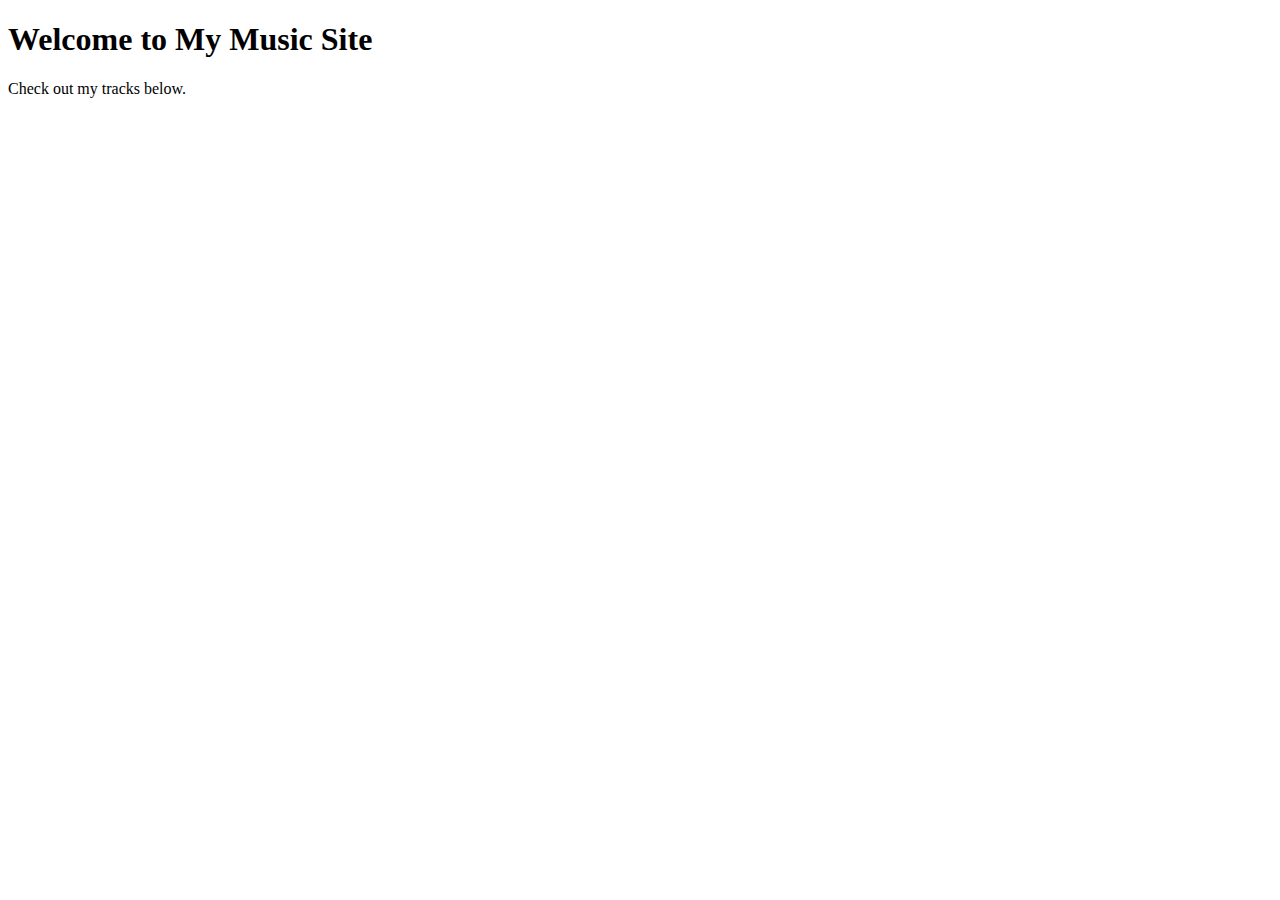
==== index.html @ 9e44b559 "Create index.html" ====
<!DOCTYPE html>
<html>
<head>
    <title>My Music Site</title>
</head>
<body>
    <h1>Welcome to My Music Site</h1>
    <p>Check out my tracks below.</p>
    <!-- You'll add your music player here -->
</body>
</html>
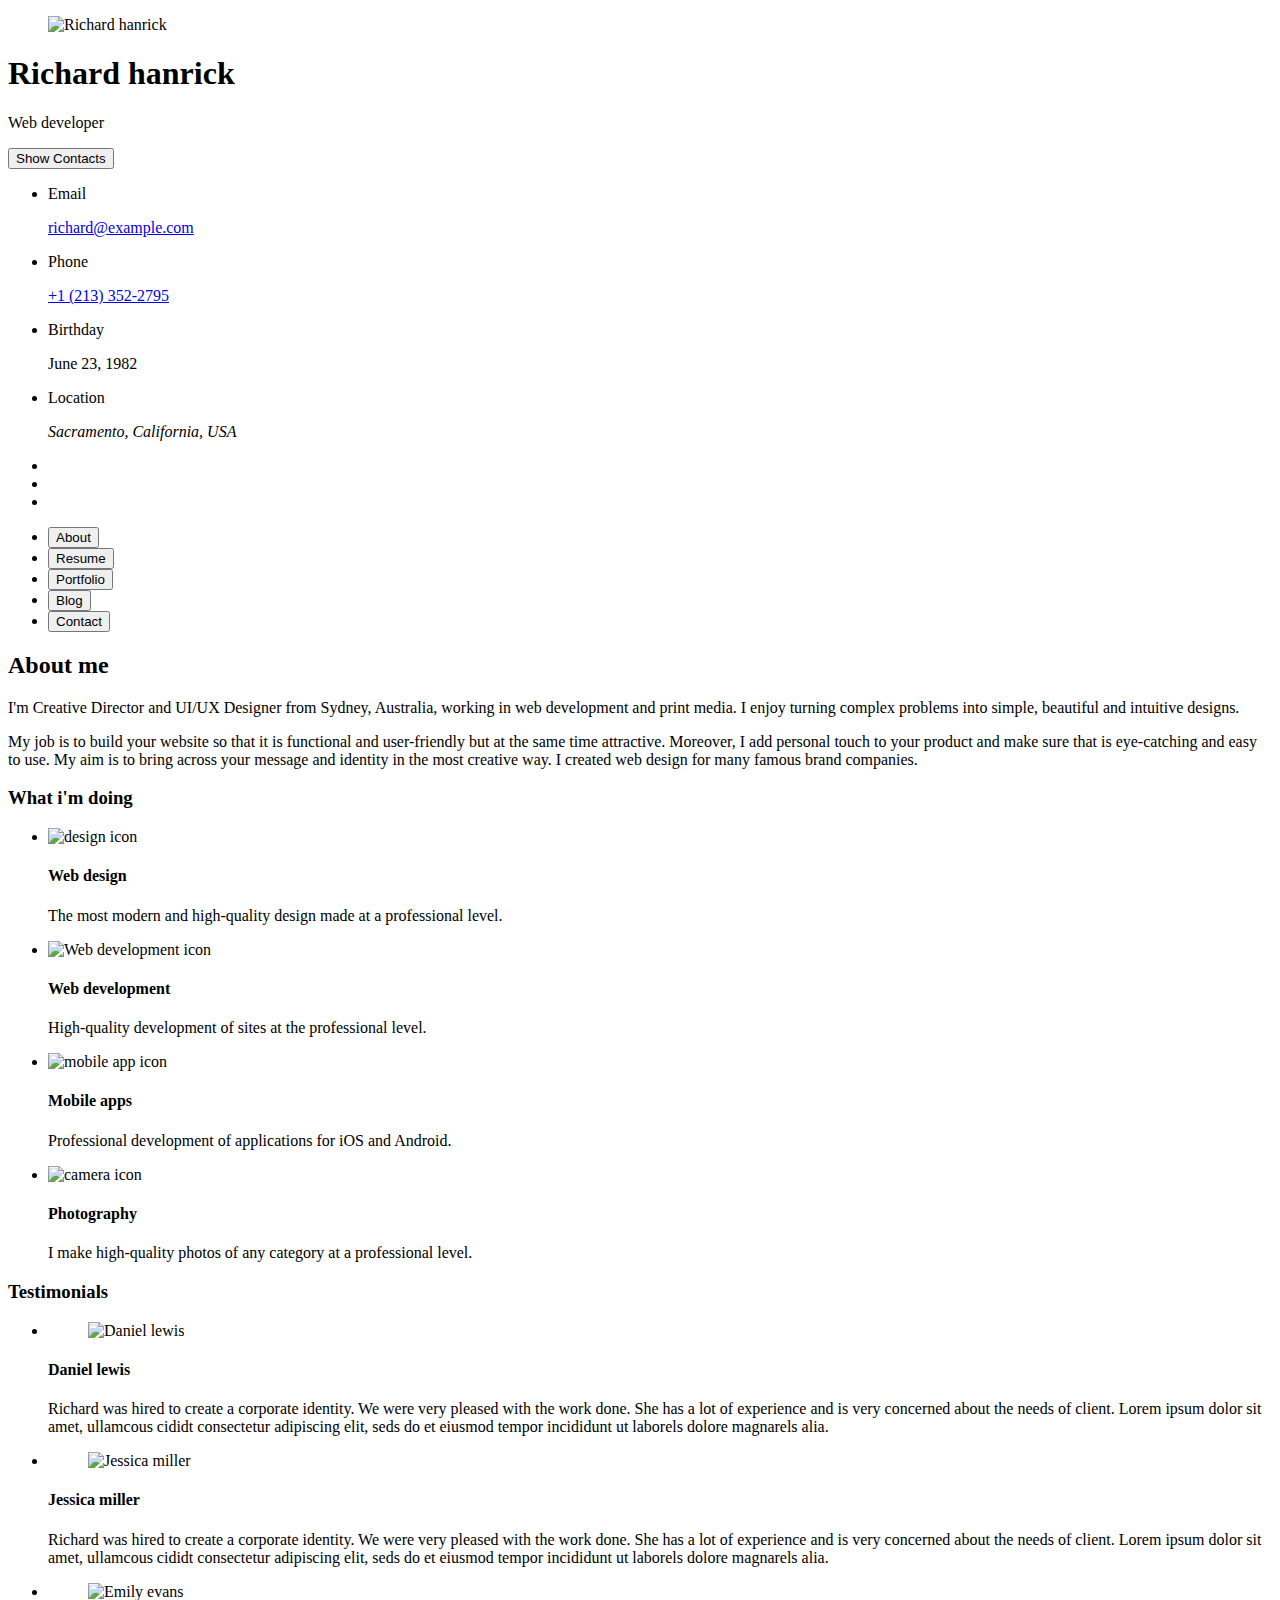
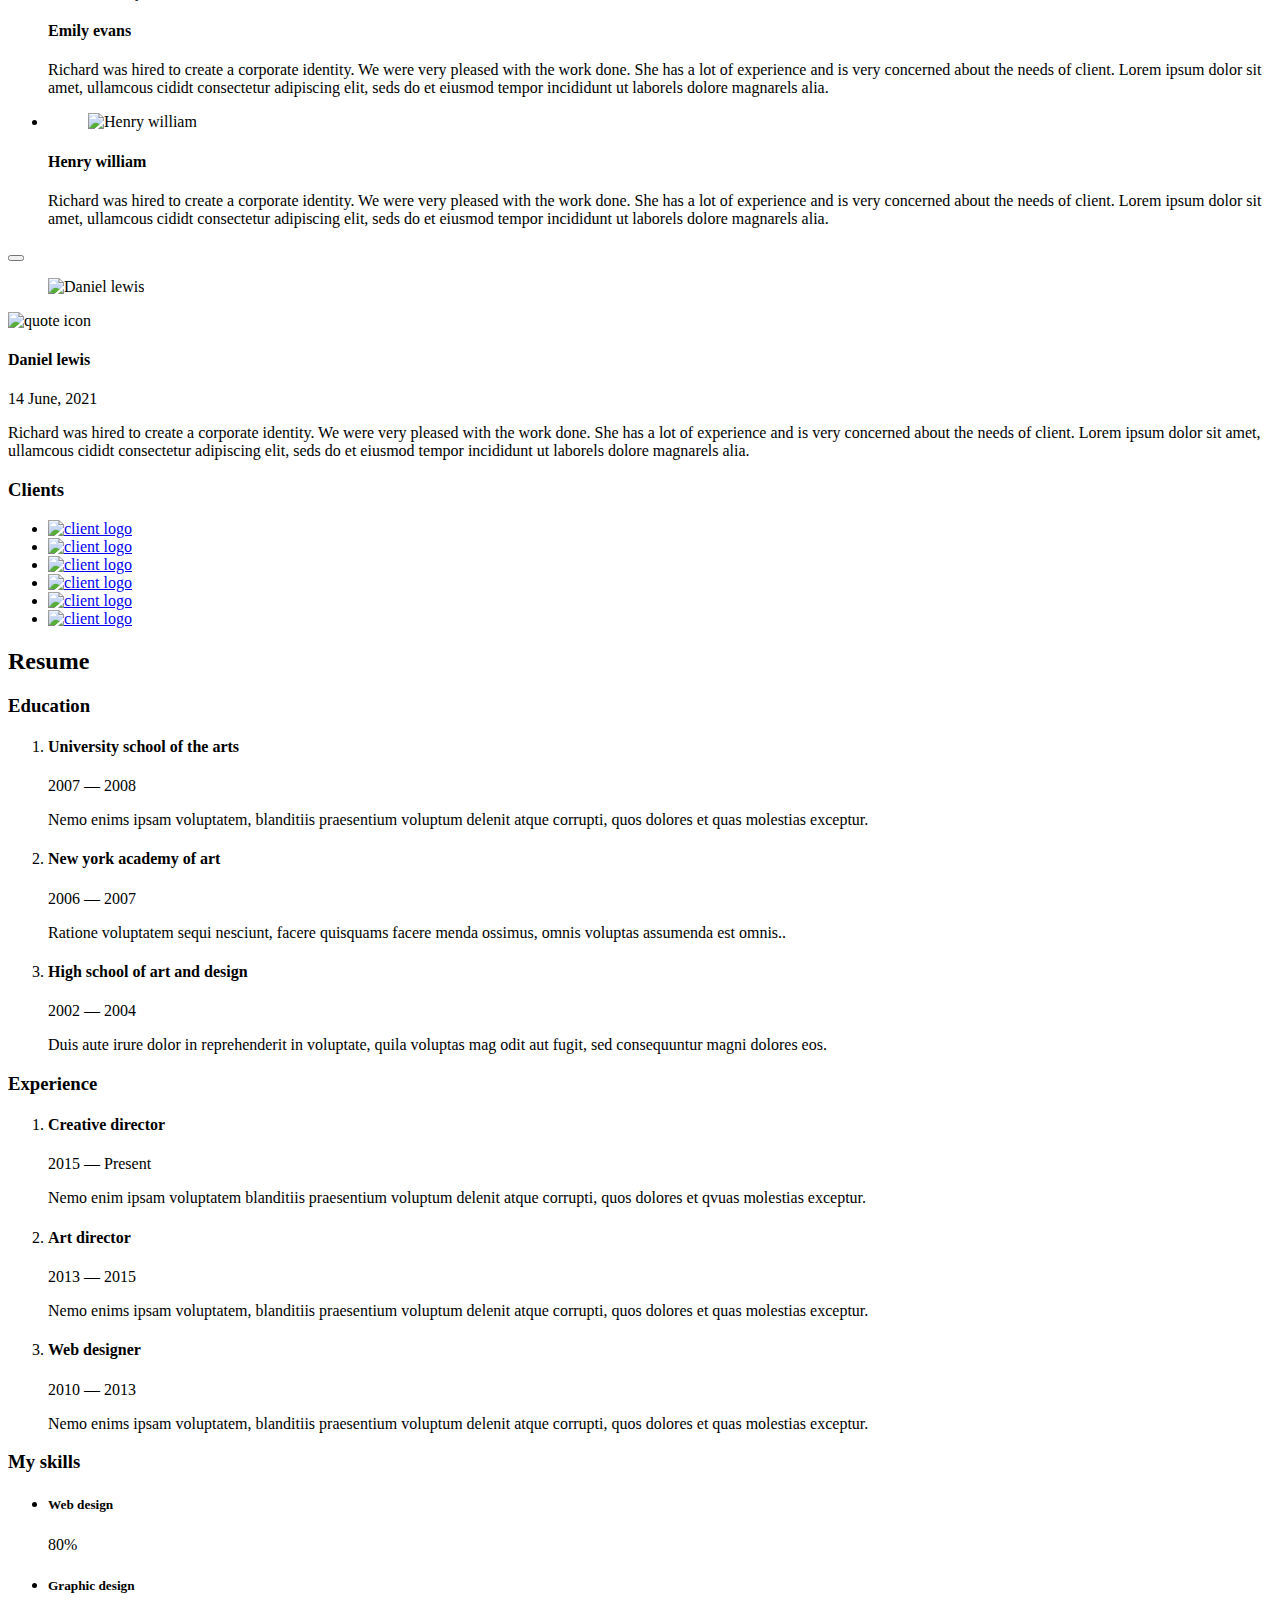
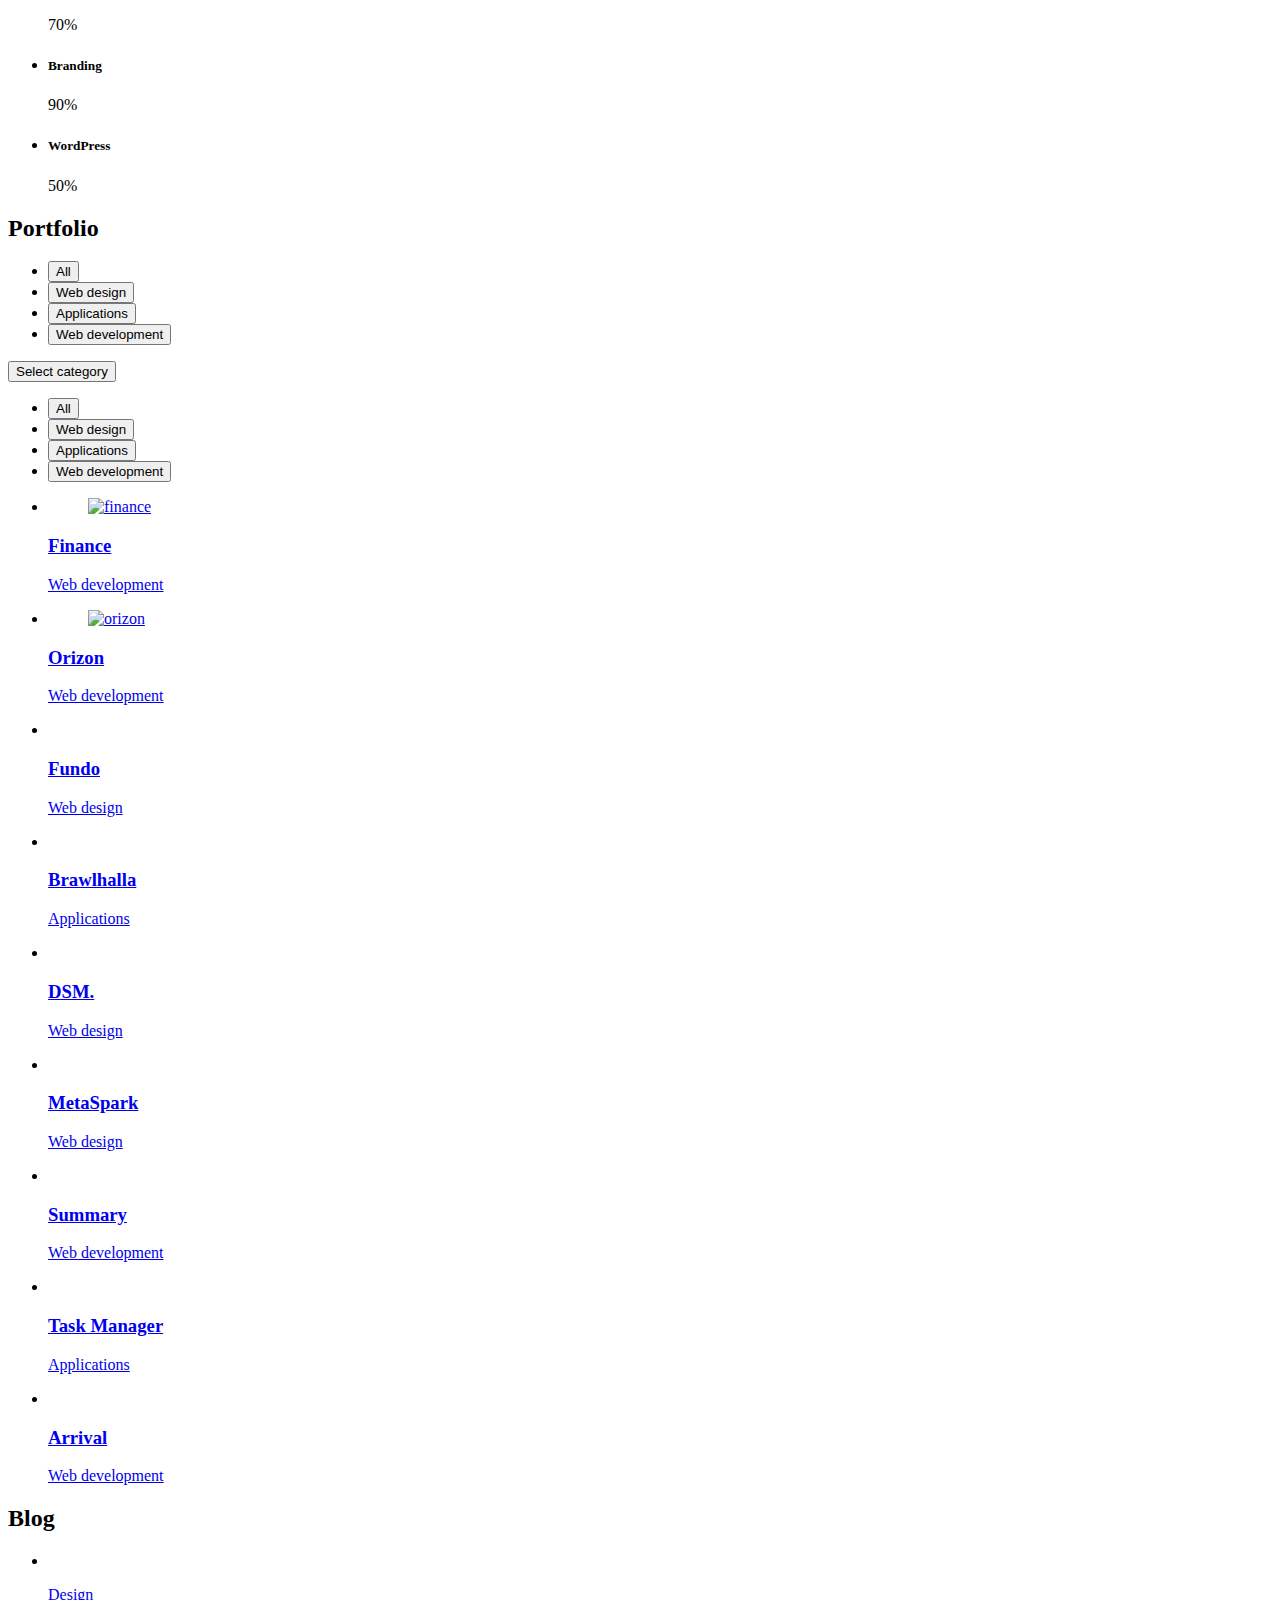
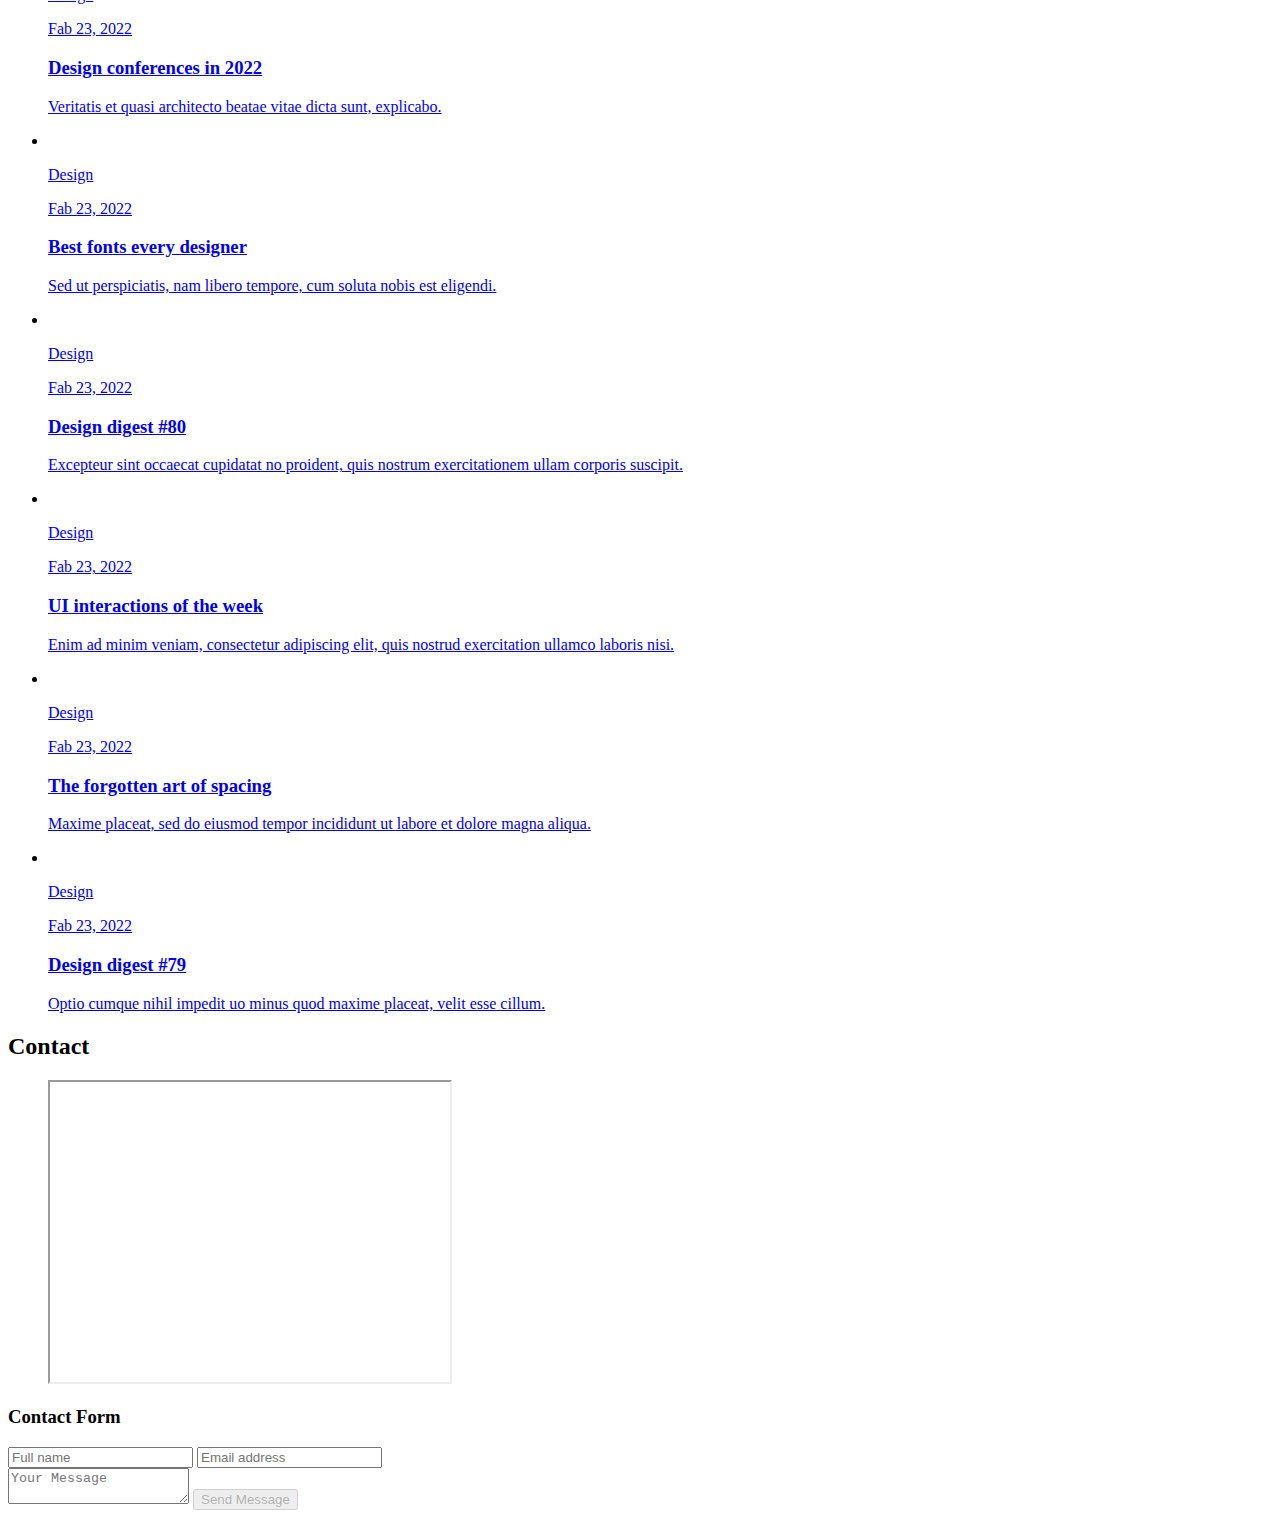
==== commit cdaf3af0: "trying vcard." ====
--- a/index.html
+++ b/index.html
@@ -1,11 +1,1201 @@
 <!DOCTYPE html>
-<html>
+<html lang="en">
+
 <head>
-    <title>My Music Site</title>
+  <meta charset="UTF-8">
+  <meta http-equiv="X-UA-Compatible" content="IE=edge">
+  <meta name="viewport" content="width=device-width, initial-scale=1.0">
+  <title>vCard - Personal Portfolio</title>
+
+  <!--
+    - favicon
+  -->
+  <link rel="shortcut icon" href="./assets/images/logo.ico" type="image/x-icon">
+
+  <!--
+    - custom css link
+  -->
+  <link rel="stylesheet" href="./assets/css/style.css">
+
+  <!--
+    - google font link
+  -->
+  <link rel="preconnect" href="https://fonts.googleapis.com">
+  <link rel="preconnect" href="https://fonts.gstatic.com" crossorigin>
+  <link href="https://fonts.googleapis.com/css2?family=Poppins:wght@300;400;500;600&display=swap" rel="stylesheet">
 </head>
+
 <body>
-    <h1>Welcome to My Music Site</h1>
-    <p>Check out my tracks below.</p>
-    <!-- You'll add your music player here -->
+
+  <!--
+    - #MAIN
+  -->
+
+  <main>
+
+    <!--
+      - #SIDEBAR
+    -->
+
+    <aside class="sidebar" data-sidebar>
+
+      <div class="sidebar-info">
+
+        <figure class="avatar-box">
+          <img src="./assets/images/my-avatar.png" alt="Richard hanrick" width="80">
+        </figure>
+
+        <div class="info-content">
+          <h1 class="name" title="Richard hanrick">Richard hanrick</h1>
+
+          <p class="title">Web developer</p>
+        </div>
+
+        <button class="info_more-btn" data-sidebar-btn>
+          <span>Show Contacts</span>
+
+          <ion-icon name="chevron-down"></ion-icon>
+        </button>
+
+      </div>
+
+      <div class="sidebar-info_more">
+
+        <div class="separator"></div>
+
+        <ul class="contacts-list">
+
+          <li class="contact-item">
+
+            <div class="icon-box">
+              <ion-icon name="mail-outline"></ion-icon>
+            </div>
+
+            <div class="contact-info">
+              <p class="contact-title">Email</p>
+
+              <a href="mailto:richard@example.com" class="contact-link">richard@example.com</a>
+            </div>
+
+          </li>
+
+          <li class="contact-item">
+
+            <div class="icon-box">
+              <ion-icon name="phone-portrait-outline"></ion-icon>
+            </div>
+
+            <div class="contact-info">
+              <p class="contact-title">Phone</p>
+
+              <a href="tel:+12133522795" class="contact-link">+1 (213) 352-2795</a>
+            </div>
+
+          </li>
+
+          <li class="contact-item">
+
+            <div class="icon-box">
+              <ion-icon name="calendar-outline"></ion-icon>
+            </div>
+
+            <div class="contact-info">
+              <p class="contact-title">Birthday</p>
+
+              <time datetime="1982-06-23">June 23, 1982</time>
+            </div>
+
+          </li>
+
+          <li class="contact-item">
+
+            <div class="icon-box">
+              <ion-icon name="location-outline"></ion-icon>
+            </div>
+
+            <div class="contact-info">
+              <p class="contact-title">Location</p>
+
+              <address>Sacramento, California, USA</address>
+            </div>
+
+          </li>
+
+        </ul>
+
+        <div class="separator"></div>
+
+        <ul class="social-list">
+
+          <li class="social-item">
+            <a href="#" class="social-link">
+              <ion-icon name="logo-facebook"></ion-icon>
+            </a>
+          </li>
+
+          <li class="social-item">
+            <a href="#" class="social-link">
+              <ion-icon name="logo-twitter"></ion-icon>
+            </a>
+          </li>
+
+          <li class="social-item">
+            <a href="#" class="social-link">
+              <ion-icon name="logo-instagram"></ion-icon>
+            </a>
+          </li>
+
+        </ul>
+
+      </div>
+
+    </aside>
+
+
+
+
+
+    <!--
+      - #main-content
+    -->
+
+    <div class="main-content">
+
+      <!--
+        - #NAVBAR
+      -->
+
+      <nav class="navbar">
+
+        <ul class="navbar-list">
+
+          <li class="navbar-item">
+            <button class="navbar-link  active" data-nav-link>About</button>
+          </li>
+
+          <li class="navbar-item">
+            <button class="navbar-link" data-nav-link>Resume</button>
+          </li>
+
+          <li class="navbar-item">
+            <button class="navbar-link" data-nav-link>Portfolio</button>
+          </li>
+
+          <li class="navbar-item">
+            <button class="navbar-link" data-nav-link>Blog</button>
+          </li>
+
+          <li class="navbar-item">
+            <button class="navbar-link" data-nav-link>Contact</button>
+          </li>
+
+        </ul>
+
+      </nav>
+
+
+
+
+
+      <!--
+        - #ABOUT
+      -->
+
+      <article class="about  active" data-page="about">
+
+        <header>
+          <h2 class="h2 article-title">About me</h2>
+        </header>
+
+        <section class="about-text">
+          <p>
+            I'm Creative Director and UI/UX Designer from Sydney, Australia, working in web development and print media.
+            I enjoy
+            turning complex problems into simple, beautiful and intuitive designs.
+          </p>
+
+          <p>
+            My job is to build your website so that it is functional and user-friendly but at the same time attractive.
+            Moreover, I
+            add personal touch to your product and make sure that is eye-catching and easy to use. My aim is to bring
+            across your
+            message and identity in the most creative way. I created web design for many famous brand companies.
+          </p>
+        </section>
+
+
+        <!--
+          - service
+        -->
+
+        <section class="service">
+
+          <h3 class="h3 service-title">What i'm doing</h3>
+
+          <ul class="service-list">
+
+            <li class="service-item">
+
+              <div class="service-icon-box">
+                <img src="./assets/images/icon-design.svg
+                " alt="design icon" width="40">
+              </div>
+
+              <div class="service-content-box">
+                <h4 class="h4 service-item-title">Web design</h4>
+
+                <p class="service-item-text">
+                  The most modern and high-quality design made at a professional level.
+                </p>
+              </div>
+
+            </li>
+
+            <li class="service-item">
+
+              <div class="service-icon-box">
+                <img src="./assets/images/icon-dev.svg" alt="Web development icon" width="40">
+              </div>
+
+              <div class="service-content-box">
+                <h4 class="h4 service-item-title">Web development</h4>
+
+                <p class="service-item-text">
+                  High-quality development of sites at the professional level.
+                </p>
+              </div>
+
+            </li>
+
+            <li class="service-item">
+
+              <div class="service-icon-box">
+                <img src="./assets/images/icon-app.svg" alt="mobile app icon" width="40">
+              </div>
+
+              <div class="service-content-box">
+                <h4 class="h4 service-item-title">Mobile apps</h4>
+
+                <p class="service-item-text">
+                  Professional development of applications for iOS and Android.
+                </p>
+              </div>
+
+            </li>
+
+            <li class="service-item">
+
+              <div class="service-icon-box">
+                <img src="./assets/images/icon-photo.svg" alt="camera icon" width="40">
+              </div>
+
+              <div class="service-content-box">
+                <h4 class="h4 service-item-title">Photography</h4>
+
+                <p class="service-item-text">
+                  I make high-quality photos of any category at a professional level.
+                </p>
+              </div>
+
+            </li>
+
+          </ul>
+
+        </section>
+
+
+        <!--
+          - testimonials
+        -->
+
+        <section class="testimonials">
+
+          <h3 class="h3 testimonials-title">Testimonials</h3>
+
+          <ul class="testimonials-list has-scrollbar">
+
+            <li class="testimonials-item">
+              <div class="content-card" data-testimonials-item>
+
+                <figure class="testimonials-avatar-box">
+                  <img src="./assets/images/avatar-1.png" alt="Daniel lewis" width="60" data-testimonials-avatar>
+                </figure>
+
+                <h4 class="h4 testimonials-item-title" data-testimonials-title>Daniel lewis</h4>
+
+                <div class="testimonials-text" data-testimonials-text>
+                  <p>
+                    Richard was hired to create a corporate identity. We were very pleased with the work done. She has a
+                    lot of experience
+                    and is very concerned about the needs of client. Lorem ipsum dolor sit amet, ullamcous cididt
+                    consectetur adipiscing
+                    elit, seds do et eiusmod tempor incididunt ut laborels dolore magnarels alia.
+                  </p>
+                </div>
+
+              </div>
+            </li>
+
+            <li class="testimonials-item">
+              <div class="content-card" data-testimonials-item>
+
+                <figure class="testimonials-avatar-box">
+                  <img src="./assets/images/avatar-2.png" alt="Jessica miller" width="60" data-testimonials-avatar>
+                </figure>
+
+                <h4 class="h4 testimonials-item-title" data-testimonials-title>Jessica miller</h4>
+
+                <div class="testimonials-text" data-testimonials-text>
+                  <p>
+                    Richard was hired to create a corporate identity. We were very pleased with the work done. She has a
+                    lot of experience
+                    and is very concerned about the needs of client. Lorem ipsum dolor sit amet, ullamcous cididt
+                    consectetur adipiscing
+                    elit, seds do et eiusmod tempor incididunt ut laborels dolore magnarels alia.
+                  </p>
+                </div>
+
+              </div>
+            </li>
+
+            <li class="testimonials-item">
+              <div class="content-card" data-testimonials-item>
+
+                <figure class="testimonials-avatar-box">
+                  <img src="./assets/images/avatar-3.png" alt="Emily evans" width="60" data-testimonials-avatar>
+                </figure>
+
+                <h4 class="h4 testimonials-item-title" data-testimonials-title>Emily evans</h4>
+
+                <div class="testimonials-text" data-testimonials-text>
+                  <p>
+                    Richard was hired to create a corporate identity. We were very pleased with the work done. She has a
+                    lot of experience
+                    and is very concerned about the needs of client. Lorem ipsum dolor sit amet, ullamcous cididt
+                    consectetur adipiscing
+                    elit, seds do et eiusmod tempor incididunt ut laborels dolore magnarels alia.
+                  </p>
+                </div>
+
+              </div>
+            </li>
+
+            <li class="testimonials-item">
+              <div class="content-card" data-testimonials-item>
+
+                <figure class="testimonials-avatar-box">
+                  <img src="./assets/images/avatar-4.png" alt="Henry william" width="60" data-testimonials-avatar>
+                </figure>
+
+                <h4 class="h4 testimonials-item-title" data-testimonials-title>Henry william</h4>
+
+                <div class="testimonials-text" data-testimonials-text>
+                  <p>
+                    Richard was hired to create a corporate identity. We were very pleased with the work done. She has a
+                    lot of experience
+                    and is very concerned about the needs of client. Lorem ipsum dolor sit amet, ullamcous cididt
+                    consectetur adipiscing
+                    elit, seds do et eiusmod tempor incididunt ut laborels dolore magnarels alia.
+                  </p>
+                </div>
+
+              </div>
+            </li>
+
+          </ul>
+
+        </section>
+
+
+        <!--
+          - testimonials modal
+        -->
+
+        <div class="modal-container" data-modal-container>
+
+          <div class="overlay" data-overlay></div>
+
+          <section class="testimonials-modal">
+
+            <button class="modal-close-btn" data-modal-close-btn>
+              <ion-icon name="close-outline"></ion-icon>
+            </button>
+
+            <div class="modal-img-wrapper">
+              <figure class="modal-avatar-box">
+                <img src="./assets/images/avatar-1.png" alt="Daniel lewis" width="80" data-modal-img>
+              </figure>
+
+              <img src="./assets/images/icon-quote.svg" alt="quote icon">
+            </div>
+
+            <div class="modal-content">
+
+              <h4 class="h3 modal-title" data-modal-title>Daniel lewis</h4>
+
+              <time datetime="2021-06-14">14 June, 2021</time>
+
+              <div data-modal-text>
+                <p>
+                  Richard was hired to create a corporate identity. We were very pleased with the work done. She has a
+                  lot of experience
+                  and is very concerned about the needs of client. Lorem ipsum dolor sit amet, ullamcous cididt
+                  consectetur adipiscing
+                  elit, seds do et eiusmod tempor incididunt ut laborels dolore magnarels alia.
+                </p>
+              </div>
+
+            </div>
+
+          </section>
+
+        </div>
+
+
+        <!--
+          - clients
+        -->
+
+        <section class="clients">
+
+          <h3 class="h3 clients-title">Clients</h3>
+
+          <ul class="clients-list has-scrollbar">
+
+            <li class="clients-item">
+              <a href="#">
+                <img src="./assets/images/logo-1-color.png" alt="client logo">
+              </a>
+            </li>
+
+            <li class="clients-item">
+              <a href="#">
+                <img src="./assets/images/logo-2-color.png" alt="client logo">
+              </a>
+            </li>
+
+            <li class="clients-item">
+              <a href="#">
+                <img src="./assets/images/logo-3-color.png" alt="client logo">
+              </a>
+            </li>
+
+            <li class="clients-item">
+              <a href="#">
+                <img src="./assets/images/logo-4-color.png" alt="client logo">
+              </a>
+            </li>
+
+            <li class="clients-item">
+              <a href="#">
+                <img src="./assets/images/logo-5-color.png" alt="client logo">
+              </a>
+            </li>
+
+            <li class="clients-item">
+              <a href="#">
+                <img src="./assets/images/logo-6-color.png" alt="client logo">
+              </a>
+            </li>
+
+          </ul>
+
+        </section>
+
+      </article>
+
+
+
+
+
+      <!--
+        - #RESUME
+      -->
+
+      <article class="resume" data-page="resume">
+
+        <header>
+          <h2 class="h2 article-title">Resume</h2>
+        </header>
+
+        <section class="timeline">
+
+          <div class="title-wrapper">
+            <div class="icon-box">
+              <ion-icon name="book-outline"></ion-icon>
+            </div>
+
+            <h3 class="h3">Education</h3>
+          </div>
+
+          <ol class="timeline-list">
+
+            <li class="timeline-item">
+
+              <h4 class="h4 timeline-item-title">University school of the arts</h4>
+
+              <span>2007 — 2008</span>
+
+              <p class="timeline-text">
+                Nemo enims ipsam voluptatem, blanditiis praesentium voluptum delenit atque corrupti, quos dolores et
+                quas molestias
+                exceptur.
+              </p>
+
+            </li>
+
+            <li class="timeline-item">
+
+              <h4 class="h4 timeline-item-title">New york academy of art</h4>
+
+              <span>2006 — 2007</span>
+
+              <p class="timeline-text">
+                Ratione voluptatem sequi nesciunt, facere quisquams facere menda ossimus, omnis voluptas assumenda est
+                omnis..
+              </p>
+
+            </li>
+
+            <li class="timeline-item">
+
+              <h4 class="h4 timeline-item-title">High school of art and design</h4>
+
+              <span>2002 — 2004</span>
+
+              <p class="timeline-text">
+                Duis aute irure dolor in reprehenderit in voluptate, quila voluptas mag odit aut fugit, sed consequuntur
+                magni dolores
+                eos.
+              </p>
+
+            </li>
+
+          </ol>
+
+        </section>
+
+        <section class="timeline">
+
+          <div class="title-wrapper">
+            <div class="icon-box">
+              <ion-icon name="book-outline"></ion-icon>
+            </div>
+
+            <h3 class="h3">Experience</h3>
+          </div>
+
+          <ol class="timeline-list">
+
+            <li class="timeline-item">
+
+              <h4 class="h4 timeline-item-title">Creative director</h4>
+
+              <span>2015 — Present</span>
+
+              <p class="timeline-text">
+                Nemo enim ipsam voluptatem blanditiis praesentium voluptum delenit atque corrupti, quos dolores et qvuas
+                molestias
+                exceptur.
+              </p>
+
+            </li>
+
+            <li class="timeline-item">
+
+              <h4 class="h4 timeline-item-title">Art director</h4>
+
+              <span>2013 — 2015</span>
+
+              <p class="timeline-text">
+                Nemo enims ipsam voluptatem, blanditiis praesentium voluptum delenit atque corrupti, quos dolores et
+                quas molestias
+                exceptur.
+              </p>
+
+            </li>
+
+            <li class="timeline-item">
+
+              <h4 class="h4 timeline-item-title">Web designer</h4>
+
+              <span>2010 — 2013</span>
+
+              <p class="timeline-text">
+                Nemo enims ipsam voluptatem, blanditiis praesentium voluptum delenit atque corrupti, quos dolores et
+                quas molestias
+                exceptur.
+              </p>
+
+            </li>
+
+          </ol>
+
+        </section>
+
+        <section class="skill">
+
+          <h3 class="h3 skills-title">My skills</h3>
+
+          <ul class="skills-list content-card">
+
+            <li class="skills-item">
+
+              <div class="title-wrapper">
+                <h5 class="h5">Web design</h5>
+                <data value="80">80%</data>
+              </div>
+
+              <div class="skill-progress-bg">
+                <div class="skill-progress-fill" style="width: 80%;"></div>
+              </div>
+
+            </li>
+
+            <li class="skills-item">
+
+              <div class="title-wrapper">
+                <h5 class="h5">Graphic design</h5>
+                <data value="70">70%</data>
+              </div>
+
+              <div class="skill-progress-bg">
+                <div class="skill-progress-fill" style="width: 70%;"></div>
+              </div>
+
+            </li>
+
+            <li class="skills-item">
+
+              <div class="title-wrapper">
+                <h5 class="h5">Branding</h5>
+                <data value="90">90%</data>
+              </div>
+
+              <div class="skill-progress-bg">
+                <div class="skill-progress-fill" style="width: 90%;"></div>
+              </div>
+
+            </li>
+
+            <li class="skills-item">
+
+              <div class="title-wrapper">
+                <h5 class="h5">WordPress</h5>
+                <data value="50">50%</data>
+              </div>
+
+              <div class="skill-progress-bg">
+                <div class="skill-progress-fill" style="width: 50%;"></div>
+              </div>
+
+            </li>
+
+          </ul>
+
+        </section>
+
+      </article>
+
+
+
+
+
+      <!--
+        - #PORTFOLIO
+      -->
+
+      <article class="portfolio" data-page="portfolio">
+
+        <header>
+          <h2 class="h2 article-title">Portfolio</h2>
+        </header>
+
+        <section class="projects">
+
+          <ul class="filter-list">
+
+            <li class="filter-item">
+              <button class="active" data-filter-btn>All</button>
+            </li>
+
+            <li class="filter-item">
+              <button data-filter-btn>Web design</button>
+            </li>
+
+            <li class="filter-item">
+              <button data-filter-btn>Applications</button>
+            </li>
+
+            <li class="filter-item">
+              <button data-filter-btn>Web development</button>
+            </li>
+
+          </ul>
+
+          <div class="filter-select-box">
+
+            <button class="filter-select" data-select>
+
+              <div class="select-value" data-selecct-value>Select category</div>
+
+              <div class="select-icon">
+                <ion-icon name="chevron-down"></ion-icon>
+              </div>
+
+            </button>
+
+            <ul class="select-list">
+
+              <li class="select-item">
+                <button data-select-item>All</button>
+              </li>
+
+              <li class="select-item">
+                <button data-select-item>Web design</button>
+              </li>
+
+              <li class="select-item">
+                <button data-select-item>Applications</button>
+              </li>
+
+              <li class="select-item">
+                <button data-select-item>Web development</button>
+              </li>
+
+            </ul>
+
+          </div>
+
+          <ul class="project-list">
+
+            <li class="project-item  active" data-filter-item data-category="web development">
+              <a href="#">
+
+                <figure class="project-img">
+                  <div class="project-item-icon-box">
+                    <ion-icon name="eye-outline"></ion-icon>
+                  </div>
+
+                  <img src="./assets/images/project-1.jpg" alt="finance" loading="lazy">
+                </figure>
+
+                <h3 class="project-title">Finance</h3>
+
+                <p class="project-category">Web development</p>
+
+              </a>
+            </li>
+
+            <li class="project-item  active" data-filter-item data-category="web development">
+              <a href="#">
+
+                <figure class="project-img">
+                  <div class="project-item-icon-box">
+                    <ion-icon name="eye-outline"></ion-icon>
+                  </div>
+
+                  <img src="./assets/images/project-2.png" alt="orizon" loading="lazy">
+                </figure>
+
+                <h3 class="project-title">Orizon</h3>
+
+                <p class="project-category">Web development</p>
+
+              </a>
+            </li>
+
+            <li class="project-item  active" data-filter-item data-category="web design">
+              <a href="#">
+
+                <figure class="project-img">
+                  <div class="project-item-icon-box">
+                    <ion-icon name="eye-outline"></ion-icon>
+                  </div>
+
+                  <img src="./assets/images/project-3.jpg" alt="fundo" loading="lazy">
+                </figure>
+
+                <h3 class="project-title">Fundo</h3>
+
+                <p class="project-category">Web design</p>
+
+              </a>
+            </li>
+
+            <li class="project-item  active" data-filter-item data-category="applications">
+              <a href="#">
+
+                <figure class="project-img">
+                  <div class="project-item-icon-box">
+                    <ion-icon name="eye-outline"></ion-icon>
+                  </div>
+
+                  <img src="./assets/images/project-4.png" alt="brawlhalla" loading="lazy">
+                </figure>
+
+                <h3 class="project-title">Brawlhalla</h3>
+
+                <p class="project-category">Applications</p>
+
+              </a>
+            </li>
+
+            <li class="project-item  active" data-filter-item data-category="web design">
+              <a href="#">
+
+                <figure class="project-img">
+                  <div class="project-item-icon-box">
+                    <ion-icon name="eye-outline"></ion-icon>
+                  </div>
+
+                  <img src="./assets/images/project-5.png" alt="dsm." loading="lazy">
+                </figure>
+
+                <h3 class="project-title">DSM.</h3>
+
+                <p class="project-category">Web design</p>
+
+              </a>
+            </li>
+
+            <li class="project-item  active" data-filter-item data-category="web design">
+              <a href="#">
+
+                <figure class="project-img">
+                  <div class="project-item-icon-box">
+                    <ion-icon name="eye-outline"></ion-icon>
+                  </div>
+
+                  <img src="./assets/images/project-6.png" alt="metaspark" loading="lazy">
+                </figure>
+
+                <h3 class="project-title">MetaSpark</h3>
+
+                <p class="project-category">Web design</p>
+
+              </a>
+            </li>
+
+            <li class="project-item  active" data-filter-item data-category="web development">
+              <a href="#">
+
+                <figure class="project-img">
+                  <div class="project-item-icon-box">
+                    <ion-icon name="eye-outline"></ion-icon>
+                  </div>
+
+                  <img src="./assets/images/project-7.png" alt="summary" loading="lazy">
+                </figure>
+
+                <h3 class="project-title">Summary</h3>
+
+                <p class="project-category">Web development</p>
+
+              </a>
+            </li>
+
+            <li class="project-item  active" data-filter-item data-category="applications">
+              <a href="#">
+
+                <figure class="project-img">
+                  <div class="project-item-icon-box">
+                    <ion-icon name="eye-outline"></ion-icon>
+                  </div>
+
+                  <img src="./assets/images/project-8.jpg" alt="task manager" loading="lazy">
+                </figure>
+
+                <h3 class="project-title">Task Manager</h3>
+
+                <p class="project-category">Applications</p>
+
+              </a>
+            </li>
+
+            <li class="project-item  active" data-filter-item data-category="web development">
+              <a href="#">
+
+                <figure class="project-img">
+                  <div class="project-item-icon-box">
+                    <ion-icon name="eye-outline"></ion-icon>
+                  </div>
+
+                  <img src="./assets/images/project-9.png" alt="arrival" loading="lazy">
+                </figure>
+
+                <h3 class="project-title">Arrival</h3>
+
+                <p class="project-category">Web development</p>
+
+              </a>
+            </li>
+
+          </ul>
+
+        </section>
+
+      </article>
+
+
+
+
+
+      <!--
+        - #BLOG
+      -->
+
+      <article class="blog" data-page="blog">
+
+        <header>
+          <h2 class="h2 article-title">Blog</h2>
+        </header>
+
+        <section class="blog-posts">
+
+          <ul class="blog-posts-list">
+
+            <li class="blog-post-item">
+              <a href="#">
+
+                <figure class="blog-banner-box">
+                  <img src="./assets/images/blog-1.jpg" alt="Design conferences in 2022" loading="lazy">
+                </figure>
+
+                <div class="blog-content">
+
+                  <div class="blog-meta">
+                    <p class="blog-category">Design</p>
+
+                    <span class="dot"></span>
+
+                    <time datetime="2022-02-23">Fab 23, 2022</time>
+                  </div>
+
+                  <h3 class="h3 blog-item-title">Design conferences in 2022</h3>
+
+                  <p class="blog-text">
+                    Veritatis et quasi architecto beatae vitae dicta sunt, explicabo.
+                  </p>
+
+                </div>
+
+              </a>
+            </li>
+
+            <li class="blog-post-item">
+              <a href="#">
+
+                <figure class="blog-banner-box">
+                  <img src="./assets/images/blog-2.jpg" alt="Best fonts every designer" loading="lazy">
+                </figure>
+
+                <div class="blog-content">
+
+                  <div class="blog-meta">
+                    <p class="blog-category">Design</p>
+
+                    <span class="dot"></span>
+
+                    <time datetime="2022-02-23">Fab 23, 2022</time>
+                  </div>
+
+                  <h3 class="h3 blog-item-title">Best fonts every designer</h3>
+
+                  <p class="blog-text">
+                    Sed ut perspiciatis, nam libero tempore, cum soluta nobis est eligendi.
+                  </p>
+
+                </div>
+
+              </a>
+            </li>
+
+            <li class="blog-post-item">
+              <a href="#">
+
+                <figure class="blog-banner-box">
+                  <img src="./assets/images/blog-3.jpg" alt="Design digest #80" loading="lazy">
+                </figure>
+
+                <div class="blog-content">
+
+                  <div class="blog-meta">
+                    <p class="blog-category">Design</p>
+
+                    <span class="dot"></span>
+
+                    <time datetime="2022-02-23">Fab 23, 2022</time>
+                  </div>
+
+                  <h3 class="h3 blog-item-title">Design digest #80</h3>
+
+                  <p class="blog-text">
+                    Excepteur sint occaecat cupidatat no proident, quis nostrum exercitationem ullam corporis suscipit.
+                  </p>
+
+                </div>
+
+              </a>
+            </li>
+
+            <li class="blog-post-item">
+              <a href="#">
+
+                <figure class="blog-banner-box">
+                  <img src="./assets/images/blog-4.jpg" alt="UI interactions of the week" loading="lazy">
+                </figure>
+
+                <div class="blog-content">
+
+                  <div class="blog-meta">
+                    <p class="blog-category">Design</p>
+
+                    <span class="dot"></span>
+
+                    <time datetime="2022-02-23">Fab 23, 2022</time>
+                  </div>
+
+                  <h3 class="h3 blog-item-title">UI interactions of the week</h3>
+
+                  <p class="blog-text">
+                    Enim ad minim veniam, consectetur adipiscing elit, quis nostrud exercitation ullamco laboris nisi.
+                  </p>
+
+                </div>
+
+              </a>
+            </li>
+
+            <li class="blog-post-item">
+              <a href="#">
+
+                <figure class="blog-banner-box">
+                  <img src="./assets/images/blog-5.jpg" alt="The forgotten art of spacing" loading="lazy">
+                </figure>
+
+                <div class="blog-content">
+
+                  <div class="blog-meta">
+                    <p class="blog-category">Design</p>
+
+                    <span class="dot"></span>
+
+                    <time datetime="2022-02-23">Fab 23, 2022</time>
+                  </div>
+
+                  <h3 class="h3 blog-item-title">The forgotten art of spacing</h3>
+
+                  <p class="blog-text">
+                    Maxime placeat, sed do eiusmod tempor incididunt ut labore et dolore magna aliqua.
+                  </p>
+
+                </div>
+
+              </a>
+            </li>
+
+            <li class="blog-post-item">
+              <a href="#">
+
+                <figure class="blog-banner-box">
+                  <img src="./assets/images/blog-6.jpg" alt="Design digest #79" loading="lazy">
+                </figure>
+
+                <div class="blog-content">
+
+                  <div class="blog-meta">
+                    <p class="blog-category">Design</p>
+
+                    <span class="dot"></span>
+
+                    <time datetime="2022-02-23">Fab 23, 2022</time>
+                  </div>
+
+                  <h3 class="h3 blog-item-title">Design digest #79</h3>
+
+                  <p class="blog-text">
+                    Optio cumque nihil impedit uo minus quod maxime placeat, velit esse cillum.
+                  </p>
+
+                </div>
+
+              </a>
+            </li>
+
+          </ul>
+
+        </section>
+
+      </article>
+
+
+
+
+
+      <!--
+        - #CONTACT
+      -->
+
+      <article class="contact" data-page="contact">
+
+        <header>
+          <h2 class="h2 article-title">Contact</h2>
+        </header>
+
+        <section class="mapbox" data-mapbox>
+          <figure>
+            <iframe
+              src="https://www.google.com/maps/embed?pb=!1m18!1m12!1m3!1d199666.5651251294!2d-121.58334177520186!3d38.56165006739519!2m3!1f0!2f0!3f0!3m2!1i1024!2i768!4f13.1!3m3!1m2!1s0x809ac672b28397f9%3A0x921f6aaa74197fdb!2sSacramento%2C%20CA%2C%20USA!5e0!3m2!1sen!2sbd!4v1647608789441!5m2!1sen!2sbd"
+              width="400" height="300" loading="lazy"></iframe>
+          </figure>
+        </section>
+
+        <section class="contact-form">
+
+          <h3 class="h3 form-title">Contact Form</h3>
+
+          <form action="#" class="form" data-form>
+
+            <div class="input-wrapper">
+              <input type="text" name="fullname" class="form-input" placeholder="Full name" required data-form-input>
+
+              <input type="email" name="email" class="form-input" placeholder="Email address" required data-form-input>
+            </div>
+
+            <textarea name="message" class="form-input" placeholder="Your Message" required data-form-input></textarea>
+
+            <button class="form-btn" type="submit" disabled data-form-btn>
+              <ion-icon name="paper-plane"></ion-icon>
+              <span>Send Message</span>
+            </button>
+
+          </form>
+
+        </section>
+
+      </article>
+
+    </div>
+
+  </main>
+
+
+
+
+
+
+  <!--
+    - custom js link
+  -->
+  <script src="./assets/js/script.js"></script>
+
+  <!--
+    - ionicon link
+  -->
+  <script type="module" src="https://unpkg.com/ionicons@5.5.2/dist/ionicons/ionicons.esm.js"></script>
+  <script nomodule src="https://unpkg.com/ionicons@5.5.2/dist/ionicons/ionicons.js"></script>
+
 </body>
-</html>
+
+</html>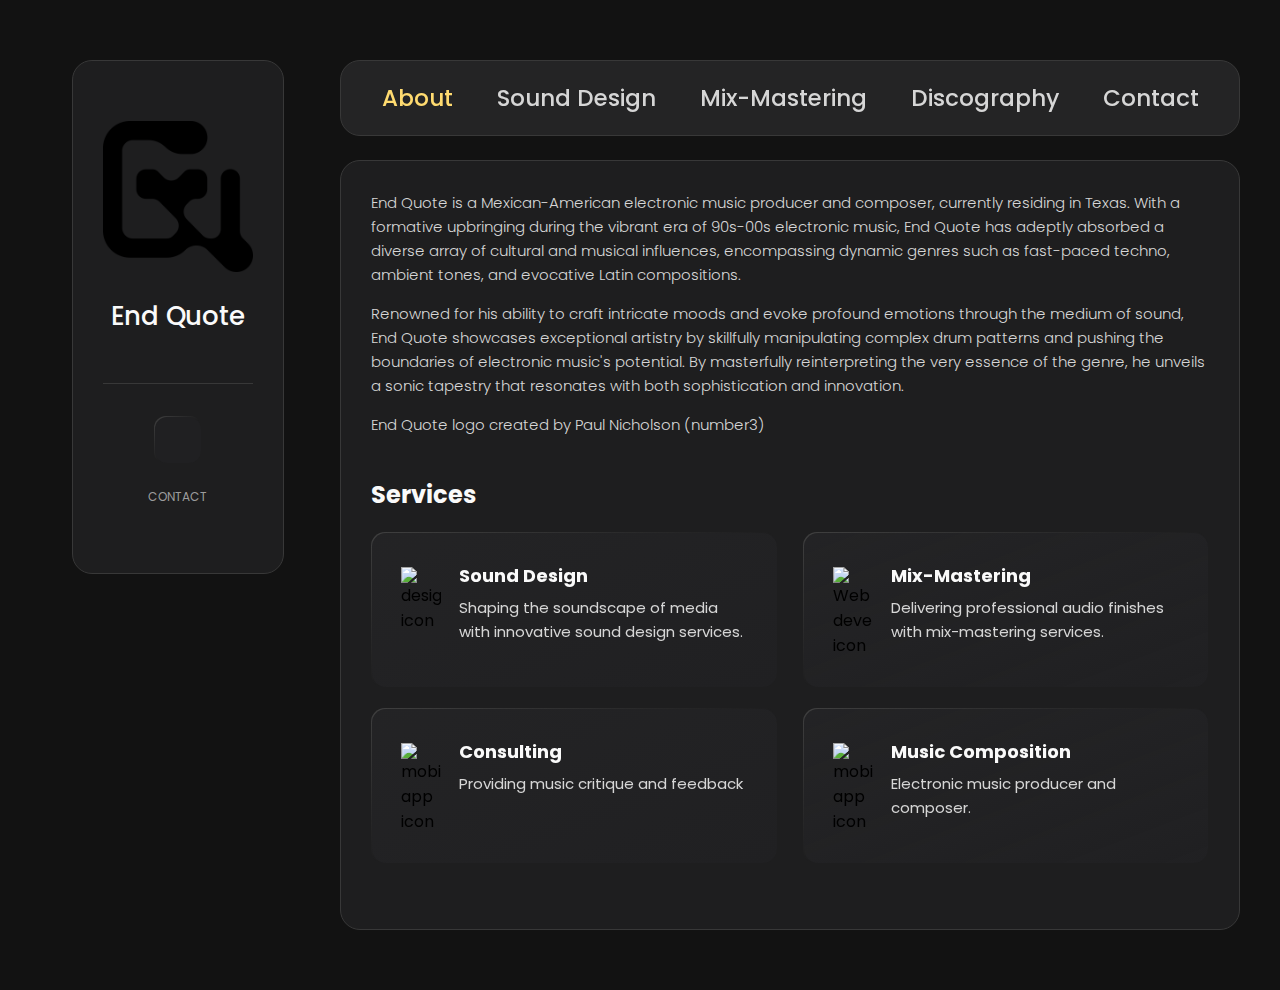
==== commit d3a9bfbd: "Added." ====
--- a/index.html
+++ b/index.html
@@ -5,50 +5,50 @@
   <meta charset="UTF-8">
   <meta http-equiv="X-UA-Compatible" content="IE=edge">
   <meta name="viewport" content="width=device-width, initial-scale=1.0">
-  <title>vCard - Personal Portfolio</title>
-
-  <!--
-    - favicon
-  -->
+  <title>End Quote</title>
   <link rel="shortcut icon" href="./assets/images/logo.ico" type="image/x-icon">
-
-  <!--
-    - custom css link
-  -->
   <link rel="stylesheet" href="./assets/css/style.css">
-
-  <!--
-    - google font link
-  -->
   <link rel="preconnect" href="https://fonts.googleapis.com">
   <link rel="preconnect" href="https://fonts.gstatic.com" crossorigin>
   <link href="https://fonts.googleapis.com/css2?family=Poppins:wght@300;400;500;600&display=swap" rel="stylesheet">
+
+
+  <style>
+    .contact-item {
+        display: flex;
+        flex-direction: column;
+        align-items: center;
+        text-align: center;
+        list-style-type: none; /* Removes bullet points from li */
+    }
+    .icon-box {
+        /* Style adjustments for the icon box, if needed */
+    }
+    .contact-info {
+        margin-top: 8px; /* Adjusts spacing between the icon and the text */
+    }
+    /* Additional styles to ensure link does not have default text decorations */
+    .contact-item a {
+        text-decoration: none;
+        color: inherit; /* Keeps the text color consistent */
+    }
+  </style>
+
 </head>
 
 <body>
-
-  <!--
-    - #MAIN
-  -->
-
   <main>
-
-    <!--
-      - #SIDEBAR
-    -->
-
     <aside class="sidebar" data-sidebar>
-
       <div class="sidebar-info">
 
         <figure class="avatar-box">
-          <img src="./assets/images/my-avatar.png" alt="Richard hanrick" width="80">
+          <a href="about" id="logoLink">
+            <img src="./assets/images/logo.png" alt="End Quote" width="80">
+          </a>
         </figure>
 
         <div class="info-content">
-          <h1 class="name" title="Richard hanrick">Richard hanrick</h1>
-
-          <p class="title">Web developer</p>
+          <h1 class="name" title="End Quote">End Quote</h1>
         </div>
 
         <button class="info_more-btn" data-sidebar-btn>
@@ -60,67 +60,20 @@
       </div>
 
       <div class="sidebar-info_more">
-
         <div class="separator"></div>
-
         <ul class="contacts-list">
-
-          <li class="contact-item">
-
-            <div class="icon-box">
-              <ion-icon name="mail-outline"></ion-icon>
-            </div>
-
-            <div class="contact-info">
-              <p class="contact-title">Email</p>
-
-              <a href="mailto:richard@example.com" class="contact-link">richard@example.com</a>
-            </div>
-
-          </li>
-
-          <li class="contact-item">
-
-            <div class="icon-box">
-              <ion-icon name="phone-portrait-outline"></ion-icon>
-            </div>
-
-            <div class="contact-info">
-              <p class="contact-title">Phone</p>
-
-              <a href="tel:+12133522795" class="contact-link">+1 (213) 352-2795</a>
-            </div>
-
-          </li>
-
-          <li class="contact-item">
-
-            <div class="icon-box">
-              <ion-icon name="calendar-outline"></ion-icon>
-            </div>
-
-            <div class="contact-info">
-              <p class="contact-title">Birthday</p>
-
-              <time datetime="1982-06-23">June 23, 1982</time>
-            </div>
-
-          </li>
-
-          <li class="contact-item">
-
-            <div class="icon-box">
-              <ion-icon name="location-outline"></ion-icon>
-            </div>
-
-            <div class="contact-info">
-              <p class="contact-title">Location</p>
-
-              <address>Sacramento, California, USA</address>
-            </div>
-
-          </li>
-
+          <ul>
+            <li class="contact-item">
+                <a href="mailto:endquote.contact@gmail.com">
+                    <div class="icon-box">
+                        <ion-icon name="mail-outline"></ion-icon>
+                    </div>
+                </a>
+                <div class="contact-info">
+                    <p class="contact-title">Contact</p>
+                </div>
+            </li>
+          </ul>
         </ul>
 
         <div class="separator"></div>
@@ -128,129 +81,94 @@
         <ul class="social-list">
 
           <li class="social-item">
-            <a href="#" class="social-link">
-              <ion-icon name="logo-facebook"></ion-icon>
+            <a href="https://www.youtube.com/@end-quote" class="social-link">
+              <ion-icon name="logo-youtube"></ion-icon>
             </a>
           </li>
 
           <li class="social-item">
-            <a href="#" class="social-link">
-              <ion-icon name="logo-twitter"></ion-icon>
+            <a href="https://soundcloud.com/end_quote" class="social-link">
+              <ion-icon name="logo-soundcloud"></ion-icon>
             </a>
           </li>
 
           <li class="social-item">
-            <a href="#" class="social-link">
+            <a href="https://www.instagram.com/endquote.inst/" class="social-link">
               <ion-icon name="logo-instagram"></ion-icon>
             </a>
           </li>
 
         </ul>
-
       </div>
-
     </aside>
 
-
-
-
-
-    <!--
-      - #main-content
-    -->
-
     <div class="main-content">
 
-      <!--
-        - #NAVBAR
-      -->
-
       <nav class="navbar">
-
         <ul class="navbar-list">
 
           <li class="navbar-item">
             <button class="navbar-link  active" data-nav-link>About</button>
           </li>
-
           <li class="navbar-item">
-            <button class="navbar-link" data-nav-link>Resume</button>
-          </li>
-
+            <button class="navbar-link" data-nav-link>Sound Design</button>
+          </li>
           <li class="navbar-item">
-            <button class="navbar-link" data-nav-link>Portfolio</button>
-          </li>
-
+            <button class="navbar-link" data-nav-link>Mix-Mastering</button>
+          </li>
           <li class="navbar-item">
-            <button class="navbar-link" data-nav-link>Blog</button>
-          </li>
-
+            <button class="navbar-link" data-nav-link>Discography</button>
+          </li>
           <li class="navbar-item">
             <button class="navbar-link" data-nav-link>Contact</button>
           </li>
-
         </ul>
-
       </nav>
 
-
-
-
-
-      <!--
-        - #ABOUT
-      -->
-
+      <!-- ABOUT PAGE -->
       <article class="about  active" data-page="about">
-
-        <header>
-          <h2 class="h2 article-title">About me</h2>
-        </header>
 
         <section class="about-text">
           <p>
-            I'm Creative Director and UI/UX Designer from Sydney, Australia, working in web development and print media.
-            I enjoy
-            turning complex problems into simple, beautiful and intuitive designs.
+            End Quote is a Mexican-American electronic music producer and composer, currently residing in Texas. 
+            With a formative upbringing during the vibrant era of 90s-00s electronic music, End Quote has adeptly 
+            absorbed a diverse array of cultural and musical influences, encompassing dynamic genres such as fast-paced techno, 
+            ambient tones, and evocative Latin compositions.
           </p>
-
+            Renowned for his ability to craft intricate moods and evoke profound emotions through the medium of sound, 
+            End Quote showcases exceptional artistry by skillfully manipulating complex drum patterns and pushing the 
+            boundaries of electronic music's potential. By masterfully reinterpreting the very essence of the genre, he 
+            unveils a sonic tapestry that resonates with both sophistication and innovation.
+          </p>
           <p>
-            My job is to build your website so that it is functional and user-friendly but at the same time attractive.
-            Moreover, I
-            add personal touch to your product and make sure that is eye-catching and easy to use. My aim is to bring
-            across your
-            message and identity in the most creative way. I created web design for many famous brand companies.
+            End Quote logo created by Paul Nicholson (number3)
           </p>
         </section>
 
-
-        <!--
-          - service
-        -->
-
         <section class="service">
 
-          <h3 class="h3 service-title">What i'm doing</h3>
+          <h3 class="h3 service-title">Services</h3>
 
           <ul class="service-list">
 
+            <!-- SOUND DESIGN -->
             <li class="service-item">
 
               <div class="service-icon-box">
-                <img src="./assets/images/icon-design.svg
-                " alt="design icon" width="40">
+                <img src="./assets/images/icon-design.svg"
+                 alt="design icon" width="40">
               </div>
 
               <div class="service-content-box">
-                <h4 class="h4 service-item-title">Web design</h4>
+                <h4 class="h4 service-item-title">Sound Design</h4>
 
                 <p class="service-item-text">
-                  The most modern and high-quality design made at a professional level.
+                  Shaping the soundscape of media with innovative sound design services.
                 </p>
               </div>
-
-            </li>
-
+            </li>
+
+            <!-- MIX MASTERING -->
             <li class="service-item">
 
               <div class="service-icon-box">
@@ -258,15 +176,14 @@
               </div>
 
               <div class="service-content-box">
-                <h4 class="h4 service-item-title">Web development</h4>
-
-                <p class="service-item-text">
-                  High-quality development of sites at the professional level.
+                <h4 class="h4 service-item-title">Mix-Mastering</h4>
+                  <p class="service-item-text">
+                    Delivering professional audio finishes with mix-mastering services.
                 </p>
               </div>
-
-            </li>
-
+            </li>
+
+            <!-- MUSIC CONSULTING -->
             <li class="service-item">
 
               <div class="service-icon-box">
@@ -274,147 +191,35 @@
               </div>
 
               <div class="service-content-box">
-                <h4 class="h4 service-item-title">Mobile apps</h4>
-
+                <h4 class="h4 service-item-title">Consulting</h4>
                 <p class="service-item-text">
-                  Professional development of applications for iOS and Android.
+                  Providing music critique and feedback
                 </p>
               </div>
 
             </li>
 
+            <!-- MUSIC CONSULTING -->
             <li class="service-item">
 
               <div class="service-icon-box">
-                <img src="./assets/images/icon-photo.svg" alt="camera icon" width="40">
+                <img src="./assets/images/icon-app.svg" alt="mobile app icon" width="40">
               </div>
 
               <div class="service-content-box">
-                <h4 class="h4 service-item-title">Photography</h4>
-
+                <h4 class="h4 service-item-title">Music Composition</h4>
                 <p class="service-item-text">
-                  I make high-quality photos of any category at a professional level.
+                  Electronic music producer and composer.
                 </p>
               </div>
 
             </li>
 
           </ul>
-
         </section>
 
-
-        <!--
-          - testimonials
-        -->
-
-        <section class="testimonials">
-
-          <h3 class="h3 testimonials-title">Testimonials</h3>
-
-          <ul class="testimonials-list has-scrollbar">
-
-            <li class="testimonials-item">
-              <div class="content-card" data-testimonials-item>
-
-                <figure class="testimonials-avatar-box">
-                  <img src="./assets/images/avatar-1.png" alt="Daniel lewis" width="60" data-testimonials-avatar>
-                </figure>
-
-                <h4 class="h4 testimonials-item-title" data-testimonials-title>Daniel lewis</h4>
-
-                <div class="testimonials-text" data-testimonials-text>
-                  <p>
-                    Richard was hired to create a corporate identity. We were very pleased with the work done. She has a
-                    lot of experience
-                    and is very concerned about the needs of client. Lorem ipsum dolor sit amet, ullamcous cididt
-                    consectetur adipiscing
-                    elit, seds do et eiusmod tempor incididunt ut laborels dolore magnarels alia.
-                  </p>
-                </div>
-
-              </div>
-            </li>
-
-            <li class="testimonials-item">
-              <div class="content-card" data-testimonials-item>
-
-                <figure class="testimonials-avatar-box">
-                  <img src="./assets/images/avatar-2.png" alt="Jessica miller" width="60" data-testimonials-avatar>
-                </figure>
-
-                <h4 class="h4 testimonials-item-title" data-testimonials-title>Jessica miller</h4>
-
-                <div class="testimonials-text" data-testimonials-text>
-                  <p>
-                    Richard was hired to create a corporate identity. We were very pleased with the work done. She has a
-                    lot of experience
-                    and is very concerned about the needs of client. Lorem ipsum dolor sit amet, ullamcous cididt
-                    consectetur adipiscing
-                    elit, seds do et eiusmod tempor incididunt ut laborels dolore magnarels alia.
-                  </p>
-                </div>
-
-              </div>
-            </li>
-
-            <li class="testimonials-item">
-              <div class="content-card" data-testimonials-item>
-
-                <figure class="testimonials-avatar-box">
-                  <img src="./assets/images/avatar-3.png" alt="Emily evans" width="60" data-testimonials-avatar>
-                </figure>
-
-                <h4 class="h4 testimonials-item-title" data-testimonials-title>Emily evans</h4>
-
-                <div class="testimonials-text" data-testimonials-text>
-                  <p>
-                    Richard was hired to create a corporate identity. We were very pleased with the work done. She has a
-                    lot of experience
-                    and is very concerned about the needs of client. Lorem ipsum dolor sit amet, ullamcous cididt
-                    consectetur adipiscing
-                    elit, seds do et eiusmod tempor incididunt ut laborels dolore magnarels alia.
-                  </p>
-                </div>
-
-              </div>
-            </li>
-
-            <li class="testimonials-item">
-              <div class="content-card" data-testimonials-item>
-
-                <figure class="testimonials-avatar-box">
-                  <img src="./assets/images/avatar-4.png" alt="Henry william" width="60" data-testimonials-avatar>
-                </figure>
-
-                <h4 class="h4 testimonials-item-title" data-testimonials-title>Henry william</h4>
-
-                <div class="testimonials-text" data-testimonials-text>
-                  <p>
-                    Richard was hired to create a corporate identity. We were very pleased with the work done. She has a
-                    lot of experience
-                    and is very concerned about the needs of client. Lorem ipsum dolor sit amet, ullamcous cididt
-                    consectetur adipiscing
-                    elit, seds do et eiusmod tempor incididunt ut laborels dolore magnarels alia.
-                  </p>
-                </div>
-
-              </div>
-            </li>
-
-          </ul>
-
-        </section>
-
-
-        <!--
-          - testimonials modal
-        -->
-
         <div class="modal-container" data-modal-container>
-
           <div class="overlay" data-overlay></div>
-
           <section class="testimonials-modal">
 
             <button class="modal-close-btn" data-modal-close-btn>
@@ -436,6 +241,7 @@
               <time datetime="2021-06-14">14 June, 2021</time>
 
               <div data-modal-text>
+
                 <p>
                   Richard was hired to create a corporate identity. We were very pleased with the work done. She has a
                   lot of experience
@@ -443,272 +249,34 @@
                   consectetur adipiscing
                   elit, seds do et eiusmod tempor incididunt ut laborels dolore magnarels alia.
                 </p>
-              </div>
-
+
+              </div>
             </div>
-
           </section>
-
         </div>
-
-
-        <!--
-          - clients
-        -->
-
-        <section class="clients">
-
-          <h3 class="h3 clients-title">Clients</h3>
-
-          <ul class="clients-list has-scrollbar">
-
-            <li class="clients-item">
-              <a href="#">
-                <img src="./assets/images/logo-1-color.png" alt="client logo">
-              </a>
-            </li>
-
-            <li class="clients-item">
-              <a href="#">
-                <img src="./assets/images/logo-2-color.png" alt="client logo">
-              </a>
-            </li>
-
-            <li class="clients-item">
-              <a href="#">
-                <img src="./assets/images/logo-3-color.png" alt="client logo">
-              </a>
-            </li>
-
-            <li class="clients-item">
-              <a href="#">
-                <img src="./assets/images/logo-4-color.png" alt="client logo">
-              </a>
-            </li>
-
-            <li class="clients-item">
-              <a href="#">
-                <img src="./assets/images/logo-5-color.png" alt="client logo">
-              </a>
-            </li>
-
-            <li class="clients-item">
-              <a href="#">
-                <img src="./assets/images/logo-6-color.png" alt="client logo">
-              </a>
-            </li>
-
-          </ul>
-
-        </section>
-
       </article>
 
-
-
-
-
-      <!--
-        - #RESUME
-      -->
-
-      <article class="resume" data-page="resume">
+      <div id="#sound_design"></div>
+      
+      <article class="mix-mastering" data-page="mix-mastering">
+
+        <input type="text" id="filterInput" placeholder="Type to filter...">
+        <ul class="content-list">
+
+          <li class="content-item">
+            <p>Description: Apples are great</p>
+          </li>
+          <li class="content-item">
+            <p>Description: Oranges are sweet</p>
+          </li>
+          <li class="content-item">
+            <p>Description: Web design is creative</p>
+          </li>
+
+        </ul>
 
         <header>
-          <h2 class="h2 article-title">Resume</h2>
-        </header>
-
-        <section class="timeline">
-
-          <div class="title-wrapper">
-            <div class="icon-box">
-              <ion-icon name="book-outline"></ion-icon>
-            </div>
-
-            <h3 class="h3">Education</h3>
-          </div>
-
-          <ol class="timeline-list">
-
-            <li class="timeline-item">
-
-              <h4 class="h4 timeline-item-title">University school of the arts</h4>
-
-              <span>2007 — 2008</span>
-
-              <p class="timeline-text">
-                Nemo enims ipsam voluptatem, blanditiis praesentium voluptum delenit atque corrupti, quos dolores et
-                quas molestias
-                exceptur.
-              </p>
-
-            </li>
-
-            <li class="timeline-item">
-
-              <h4 class="h4 timeline-item-title">New york academy of art</h4>
-
-              <span>2006 — 2007</span>
-
-              <p class="timeline-text">
-                Ratione voluptatem sequi nesciunt, facere quisquams facere menda ossimus, omnis voluptas assumenda est
-                omnis..
-              </p>
-
-            </li>
-
-            <li class="timeline-item">
-
-              <h4 class="h4 timeline-item-title">High school of art and design</h4>
-
-              <span>2002 — 2004</span>
-
-              <p class="timeline-text">
-                Duis aute irure dolor in reprehenderit in voluptate, quila voluptas mag odit aut fugit, sed consequuntur
-                magni dolores
-                eos.
-              </p>
-
-            </li>
-
-          </ol>
-
-        </section>
-
-        <section class="timeline">
-
-          <div class="title-wrapper">
-            <div class="icon-box">
-              <ion-icon name="book-outline"></ion-icon>
-            </div>
-
-            <h3 class="h3">Experience</h3>
-          </div>
-
-          <ol class="timeline-list">
-
-            <li class="timeline-item">
-
-              <h4 class="h4 timeline-item-title">Creative director</h4>
-
-              <span>2015 — Present</span>
-
-              <p class="timeline-text">
-                Nemo enim ipsam voluptatem blanditiis praesentium voluptum delenit atque corrupti, quos dolores et qvuas
-                molestias
-                exceptur.
-              </p>
-
-            </li>
-
-            <li class="timeline-item">
-
-              <h4 class="h4 timeline-item-title">Art director</h4>
-
-              <span>2013 — 2015</span>
-
-              <p class="timeline-text">
-                Nemo enims ipsam voluptatem, blanditiis praesentium voluptum delenit atque corrupti, quos dolores et
-                quas molestias
-                exceptur.
-              </p>
-
-            </li>
-
-            <li class="timeline-item">
-
-              <h4 class="h4 timeline-item-title">Web designer</h4>
-
-              <span>2010 — 2013</span>
-
-              <p class="timeline-text">
-                Nemo enims ipsam voluptatem, blanditiis praesentium voluptum delenit atque corrupti, quos dolores et
-                quas molestias
-                exceptur.
-              </p>
-
-            </li>
-
-          </ol>
-
-        </section>
-
-        <section class="skill">
-
-          <h3 class="h3 skills-title">My skills</h3>
-
-          <ul class="skills-list content-card">
-
-            <li class="skills-item">
-
-              <div class="title-wrapper">
-                <h5 class="h5">Web design</h5>
-                <data value="80">80%</data>
-              </div>
-
-              <div class="skill-progress-bg">
-                <div class="skill-progress-fill" style="width: 80%;"></div>
-              </div>
-
-            </li>
-
-            <li class="skills-item">
-
-              <div class="title-wrapper">
-                <h5 class="h5">Graphic design</h5>
-                <data value="70">70%</data>
-              </div>
-
-              <div class="skill-progress-bg">
-                <div class="skill-progress-fill" style="width: 70%;"></div>
-              </div>
-
-            </li>
-
-            <li class="skills-item">
-
-              <div class="title-wrapper">
-                <h5 class="h5">Branding</h5>
-                <data value="90">90%</data>
-              </div>
-
-              <div class="skill-progress-bg">
-                <div class="skill-progress-fill" style="width: 90%;"></div>
-              </div>
-
-            </li>
-
-            <li class="skills-item">
-
-              <div class="title-wrapper">
-                <h5 class="h5">WordPress</h5>
-                <data value="50">50%</data>
-              </div>
-
-              <div class="skill-progress-bg">
-                <div class="skill-progress-fill" style="width: 50%;"></div>
-              </div>
-
-            </li>
-
-          </ul>
-
-        </section>
-
-      </article>
-
-
-
-
-
-      <!--
-        - #PORTFOLIO
-      -->
-
-      <article class="portfolio" data-page="portfolio">
-
-        <header>
-          <h2 class="h2 article-title">Portfolio</h2>
+          <h2 class="h2 article-title">Mix-Mastering</h2>
         </header>
 
         <section class="projects">
@@ -781,7 +349,6 @@
                 </figure>
 
                 <h3 class="project-title">Finance</h3>
-
                 <p class="project-category">Web development</p>
 
               </a>
@@ -799,7 +366,6 @@
                 </figure>
 
                 <h3 class="project-title">Orizon</h3>
-
                 <p class="project-category">Web development</p>
 
               </a>
@@ -817,7 +383,6 @@
                 </figure>
 
                 <h3 class="project-title">Fundo</h3>
-
                 <p class="project-category">Web design</p>
 
               </a>
@@ -930,31 +495,18 @@
 
               </a>
             </li>
-
           </ul>
-
         </section>
-
       </article>
 
-
-
-
-
-      <!--
-        - #BLOG
-      -->
-
-      <article class="blog" data-page="blog">
+      <article class="discography" data-page="discography">
 
         <header>
-          <h2 class="h2 article-title">Blog</h2>
+          <h2 class="h2 article-title">Discography</h2>
         </header>
 
         <section class="blog-posts">
-
           <ul class="blog-posts-list">
-
             <li class="blog-post-item">
               <a href="#">
 
@@ -963,23 +515,16 @@
                 </figure>
 
                 <div class="blog-content">
-
                   <div class="blog-meta">
                     <p class="blog-category">Design</p>
-
                     <span class="dot"></span>
-
                     <time datetime="2022-02-23">Fab 23, 2022</time>
                   </div>
-
                   <h3 class="h3 blog-item-title">Design conferences in 2022</h3>
-
                   <p class="blog-text">
-                    Veritatis et quasi architecto beatae vitae dicta sunt, explicabo.
+
                   </p>
-
                 </div>
-
               </a>
             </li>
 
@@ -991,12 +536,9 @@
                 </figure>
 
                 <div class="blog-content">
-
                   <div class="blog-meta">
                     <p class="blog-category">Design</p>
-
                     <span class="dot"></span>
-
                     <time datetime="2022-02-23">Fab 23, 2022</time>
                   </div>
 
@@ -1005,9 +547,7 @@
                   <p class="blog-text">
                     Sed ut perspiciatis, nam libero tempore, cum soluta nobis est eligendi.
                   </p>
-
                 </div>
-
               </a>
             </li>
 
@@ -1022,9 +562,7 @@
 
                   <div class="blog-meta">
                     <p class="blog-category">Design</p>
-
                     <span class="dot"></span>
-
                     <time datetime="2022-02-23">Fab 23, 2022</time>
                   </div>
 
@@ -1033,9 +571,7 @@
                   <p class="blog-text">
                     Excepteur sint occaecat cupidatat no proident, quis nostrum exercitationem ullam corporis suscipit.
                   </p>
-
                 </div>
-
               </a>
             </li>
 
@@ -1047,7 +583,6 @@
                 </figure>
 
                 <div class="blog-content">
-
                   <div class="blog-meta">
                     <p class="blog-category">Design</p>
 
@@ -1063,7 +598,6 @@
                   </p>
 
                 </div>
-
               </a>
             </li>
 
@@ -1122,26 +656,11 @@
 
               </a>
             </li>
-
           </ul>
-
         </section>
-
       </article>
 
-
-
-
-
-      <!--
-        - #CONTACT
-      -->
-
       <article class="contact" data-page="contact">
-
-        <header>
-          <h2 class="h2 article-title">Contact</h2>
-        </header>
 
         <section class="mapbox" data-mapbox>
           <figure>
@@ -1177,22 +696,9 @@
       </article>
 
     </div>
-
   </main>
 
-
-
-
-
-
-  <!--
-    - custom js link
-  -->
   <script src="./assets/js/script.js"></script>
-
-  <!--
-    - ionicon link
-  -->
   <script type="module" src="https://unpkg.com/ionicons@5.5.2/dist/ionicons/ionicons.esm.js"></script>
   <script nomodule src="https://unpkg.com/ionicons@5.5.2/dist/ionicons/ionicons.js"></script>
 
--- a/assets/css/style.css
+++ b/assets/css/style.css
@@ -0,0 +1,1911 @@
+/*-----------------------------------*\
+  #style.css
+\*-----------------------------------*/
+
+
+/**
+ * copyright 2022 @codewithsadee
+ */
+
+
+
+
+
+/*-----------------------------------*\
+  #CUSTOM PROPERTY
+\*-----------------------------------*/
+
+:root {
+
+  /**
+   * colors
+   */
+
+  /* gradient */
+
+  --bg-gradient-onyx: linear-gradient(
+    to bottom right, 
+    hsl(240, 1%, 25%) 3%, 
+    hsl(0, 0%, 19%) 97%
+  );
+  --bg-gradient-jet: linear-gradient(
+    to bottom right, 
+    hsla(240, 1%, 18%, 0.251) 0%, 
+    hsla(240, 2%, 11%, 0) 100%
+  ), hsl(240, 2%, 13%);
+  --bg-gradient-yellow-1: linear-gradient(
+    to bottom right, 
+    hsl(45, 100%, 71%) 0%, 
+    hsla(36, 100%, 69%, 0) 50%
+  );
+  --bg-gradient-yellow-2: linear-gradient(
+    135deg, 
+    hsla(45, 100%, 71%, 0.251) 0%, 
+    hsla(35, 100%, 68%, 0) 59.86%
+  ), hsl(240, 2%, 13%);
+  --border-gradient-onyx: linear-gradient(
+    to bottom right, 
+    hsl(0, 0%, 25%) 0%, 
+    hsla(0, 0%, 25%, 0) 50%
+  );
+  --text-gradient-yellow: linear-gradient(
+    to right, 
+    hsl(45, 100%, 72%), 
+    hsl(35, 100%, 68%)
+  );
+
+  /* solid */
+
+  --jet: hsl(0, 0%, 22%);
+  --onyx: hsl(240, 1%, 17%);
+  --eerie-black-1: hsl(240, 2%, 13%);
+  --eerie-black-2: hsl(240, 2%, 12%);
+  --smoky-black: hsl(0, 0%, 7%);
+  --white-1: hsl(0, 0%, 100%);
+  --white-2: hsl(0, 0%, 98%);
+  --orange-yellow-crayola: hsl(45, 100%, 72%);
+  --vegas-gold: hsl(45, 54%, 58%);
+  --light-gray: hsl(0, 0%, 84%);
+  --light-gray-70: hsla(0, 0%, 84%, 0.7);
+  --bittersweet-shimmer: hsl(0, 43%, 51%);
+
+  /**
+   * typography
+   */
+
+  /* font-family */
+  --ff-poppins: 'Poppins', sans-serif;
+
+  /* font-size */
+  --fs-1: 24px;
+  --fs-2: 18px;
+  --fs-3: 17px;
+  --fs-4: 16px;
+  --fs-5: 15px;
+  --fs-6: 14px;
+  --fs-7: 13px;
+  --fs-8: 11px;
+
+  /* font-weight */
+  --fw-300: 300;
+  --fw-400: 400;
+  --fw-500: 500;
+  --fw-600: 600;
+
+  /**
+   * shadow
+   */
+  
+  --shadow-1: -4px 8px 24px hsla(0, 0%, 0%, 0.25);
+  --shadow-2: 0 16px 30px hsla(0, 0%, 0%, 0.25);
+  --shadow-3: 0 16px 40px hsla(0, 0%, 0%, 0.25);
+  --shadow-4: 0 25px 50px hsla(0, 0%, 0%, 0.15);
+  --shadow-5: 0 24px 80px hsla(0, 0%, 0%, 0.25);
+
+  /**
+   * transition
+   */
+
+  --transition-1: 0.25s ease;
+  --transition-2: 0.5s ease-in-out;
+
+}
+
+
+
+
+
+/*-----------------------------------*\
+  #RESET
+\*-----------------------------------*/
+
+*, *::before, *::after {
+  margin: 0;
+  padding: 0;
+  box-sizing: border-box;
+}
+
+a { text-decoration: none; }
+
+li { list-style: none; }
+
+img, ion-icon, a, button, time, span { display: block; }
+
+button {
+  font: inherit;
+  background: none;
+  border: none;
+  text-align: left;
+  cursor: pointer;
+}
+
+input, textarea {
+  display: block;
+  width: 100%;
+  background: none;
+  font: inherit;
+}
+
+::selection {
+  background: var(--orange-yellow-crayola);
+  color: var(--smoky-black);
+}
+
+:focus { outline-color: var(--orange-yellow-crayola); }
+
+html { font-family: var(--ff-poppins); }
+
+body { background: var(--smoky-black); }
+
+
+
+
+
+/*-----------------------------------*\
+  #REUSED STYLE
+\*-----------------------------------*/
+
+.sidebar,
+article {
+  background: var(--eerie-black-2);
+  border: 1px solid var(--jet);
+  border-radius: 20px;
+  padding: 15px;
+  box-shadow: var(--shadow-1);
+  z-index: 1;
+}
+
+.separator {
+  width: 100%;
+  height: 1px;
+  background: var(--jet);
+  margin: 16px 0;
+}
+
+.icon-box {
+  position: relative;
+  background: var(--border-gradient-onyx);
+  width: 30px;
+  height: 30px;
+  border-radius: 8px;
+  display: flex;
+  justify-content: center;
+  align-items: center;
+  font-size: 16px;
+  color: var(--orange-yellow-crayola);
+  box-shadow: var(--shadow-1);
+  z-index: 1;
+}
+
+.icon-box::before {
+  content: "";
+  position: absolute;
+  inset: 1px;
+  background: var(--eerie-black-1);
+  border-radius: inherit;
+  z-index: -1;
+}
+
+.icon-box ion-icon { --ionicon-stroke-width: 35px; }
+
+article { display: none; }
+
+article.active {
+  display: block;
+  animation: fade 0.5s ease backwards;
+}
+
+@keyframes fade {
+  0% { opacity: 0; }
+  100% { opacity: 1; }
+}
+
+.h2,
+.h3,
+.h4,
+.h5 {
+  color: var(--white-2);
+  text-transform: capitalize;
+}
+
+.h2 { font-size: var(--fs-1); }
+
+.h3 { font-size: var(--fs-2); }
+
+.h4 { font-size: var(--fs-4); }
+
+.h5 {
+  font-size: var(--fs-7);
+  font-weight: var(--fw-500);
+}
+
+.article-title {
+  position: relative;
+  padding-bottom: 7px;
+}
+
+.article-title::after {
+  content: "";
+  position: absolute;
+  bottom: 0;
+  left: 0;
+  width: 30px;
+  height: 3px;
+  background: var(--text-gradient-yellow);
+  border-radius: 3px;
+}
+
+.has-scrollbar::-webkit-scrollbar {
+  width: 5px; /* for vertical scrollbar */
+  height: 5px; /* for horizontal scrollbar */
+}
+
+.has-scrollbar::-webkit-scrollbar-track {
+  background: var(--onyx);
+  border-radius: 5px;
+}
+
+.has-scrollbar::-webkit-scrollbar-thumb {
+  background: var(--orange-yellow-crayola);
+  border-radius: 5px;
+}
+
+.has-scrollbar::-webkit-scrollbar-button { width: 20px; }
+
+.content-card {
+  position: relative;
+  background: var(--border-gradient-onyx);
+  padding: 15px;
+  padding-top: 45px;
+  border-radius: 14px;
+  box-shadow: var(--shadow-2);
+  cursor: pointer;
+  z-index: 1;
+}
+
+.content-card::before {
+  content: "";
+  position: absolute;
+  inset: 1px;
+  background: var(--bg-gradient-jet);
+  border-radius: inherit;
+  z-index: -1;
+}
+
+
+
+
+
+/*-----------------------------------*\
+  #MAIN
+\*-----------------------------------*/
+
+main {
+  margin: 15px 12px;
+  margin-bottom: 75px;
+  min-width: 259px;
+}
+
+.testimonials-list {
+  display: flex;
+  overflow-x: hidden;
+  white-space: nowrap;
+}
+
+
+
+/*-----------------------------------*\
+  #SIDEBAR
+\*-----------------------------------*/
+
+.sidebar {
+  margin-bottom: 15px;
+  max-height: 112px;
+  overflow: hidden;
+  transition: var(--transition-2);
+}
+
+.sidebar.active { max-height: 405px; }
+
+.sidebar-info {
+  position: relative;
+  display: flex;
+  justify-content: flex-start;
+  align-items: center;
+  gap: 15px;
+}
+
+.avatar-box {
+  background: transparent;
+  border-radius: 20px;
+}
+
+.info-content .name {
+  color: var(--white-2);
+  font-size: var(--fs-3);
+  font-weight: var(--fw-500);
+  letter-spacing: -0.25px;
+  margin-bottom: 10px;
+}
+
+.info-content .title {
+  color: var(--white-1);
+  background: var(--onyx);
+  font-size: var(--fs-8);
+  font-weight: var(--fw-300);
+  width: max-content;
+  padding: 3px 12px;
+  border-radius: 8px;
+}
+
+.info_more-btn {
+  position: absolute;
+  top: -15px;
+  right: -15px;
+  border-radius: 0 15px;
+  font-size: 13px;
+  color: var(--orange-yellow-crayola);
+  background: var(--border-gradient-onyx);
+  padding: 10px;
+  box-shadow: var(--shadow-2);
+  transition: var(--transition-1);
+  z-index: 1;
+}
+
+.info_more-btn::before {
+  content: "";
+  position: absolute;
+  inset: 1px;
+  border-radius: inherit;
+  background: var(--bg-gradient-jet);
+  transition: var(--transition-1);
+  z-index: -1;
+}
+
+.info_more-btn:hover,
+.info_more-btn:focus { background: var(--bg-gradient-yellow-1); }
+
+.info_more-btn:hover::before,
+.info_more-btn:focus::before { background: var(--bg-gradient-yellow-2); }
+
+.info_more-btn span { display: none; }
+
+.sidebar-info_more {
+  opacity: 0;
+  visibility: hidden;
+  transition: var(--transition-2);
+}
+
+.sidebar.active .sidebar-info_more {
+  opacity: 1;
+  visibility: visible;
+}
+
+.contacts-list {
+  display: grid;
+  grid-template-columns: 1fr;
+  gap: 16px;
+}
+
+.contact-item {
+  min-width: 100%;
+  display: flex;
+  align-items: center;
+  gap: 16px;
+}
+
+.contact-info {
+  max-width: calc(100% - 46px);
+  width: calc(100% - 46px);
+}
+
+.contact-title {
+  color: var(--light-gray-70);
+  font-size: var(--fs-8);
+  text-transform: uppercase;
+  margin-bottom: 2px;
+}
+
+.contact-info :is(.contact-link, time, address) {
+  color: var(--white-2);
+  font-size: var(--fs-7);
+}
+
+.contact-info address { font-style: normal; }
+
+.social-list {
+  display: flex;
+  justify-content: flex-start;
+  align-items: center;
+  gap: 15px;
+  padding-bottom: 4px;
+  padding-left: 7px;
+}
+
+.social-item .social-link {
+  color: var(--light-gray-70);
+  font-size: 18px;
+}
+
+
+.social-item .social-link:hover { color: var(--light-gray); }
+
+
+
+
+
+/*-----------------------------------*\
+  #NAVBAR
+\*-----------------------------------*/
+
+.navbar {
+  position: fixed;
+  bottom: 0;
+  left: 0;
+  width: 100%;
+  background: hsla(240, 1%, 17%, 0.75);
+  backdrop-filter: blur(10px);
+  border: 1px solid var(--jet);
+  border-radius: 12px 12px 0 0;
+  box-shadow: var(--shadow-2);
+  z-index: 5;
+}
+
+
+
+.navbar-list {
+  display: flex;
+  flex-wrap: wrap;
+  justify-content: center;
+  align-items: center;
+  padding: 0 10px;
+}
+
+.navbar-link {
+  color: var(--light-gray);
+  font-size: var(--fs-8);
+  padding: 20px 7px;
+  transition: color var(--transition-1);
+}
+
+.navbar-link:hover,
+.navbar-link:focus { color: var(--light-gray-70); }
+
+.navbar-link.active { color: var(--orange-yellow-crayola); }
+
+
+
+
+
+/*-----------------------------------*\
+  #ABOUT
+\*-----------------------------------*/
+
+.about .article-title { margin-bottom: 15px; }
+
+.about-text {
+  color: var(--light-gray);
+  font-size: var(--fs-6);
+  font-weight: var(--fw-300);
+  line-height: 1.6;
+}
+
+.about-text p { margin-bottom: 15px; }
+
+
+
+/**
+ * #service 
+ */
+
+.service { margin-bottom: 35px; }
+
+.service-title { margin-bottom: 20px; }
+
+.service-list {
+  display: grid;
+  grid-template-columns: 1fr;
+  gap: 20px;
+}
+
+.service-item {
+  position: relative;
+  background: var(--border-gradient-onyx);
+  padding: 20px;
+  border-radius: 14px;
+  box-shadow: var(--shadow-2);
+  z-index: 1;
+}
+
+.service-item::before {
+  content: "";
+  position: absolute;
+  inset: 1px;
+  background: var(--bg-gradient-jet);
+  border-radius: inherit;
+  z-index: -1;
+}
+
+.service-icon-box { margin-bottom: 10px; }
+
+.service-icon-box img { margin: auto; }
+
+.service-content-box { text-align: center; }
+
+.service-item-title { margin-bottom: 7px; }
+
+.service-item-text {
+  color: var(--light-gray);
+  font-size: var(--fs-6);
+  font-weight: var(--fw-3);
+  line-height: 1.6;
+}
+
+
+/**
+ * #testimonials 
+ */
+
+.testimonials { margin-bottom: 30px; }
+
+.testimonials-title { margin-bottom: 20px; }
+
+.testimonials-list {
+  display: flex;
+  justify-content: flex-start;
+  align-items: flex-start;
+  gap: 15px;
+  margin: 0 -15px;
+  padding: 25px 15px;
+  padding-bottom: 35px;
+  overflow-x: auto;
+  scroll-behavior: smooth;
+  overscroll-behavior-inline: contain;
+  scroll-snap-type: inline mandatory;
+}
+
+.testimonials-item {
+  min-width: 100%;
+  scroll-snap-align: center;
+}
+
+.testimonials-avatar-box {
+  position: absolute;
+  top: 0;
+  left: 0;
+  transform: translate(15px, -25px);
+  background: var(--bg-gradient-onyx);
+  border-radius: 14px;
+  box-shadow: var(--shadow-1);
+}
+
+.testimonials-item-title { margin-bottom: 7px; }
+
+.testimonials-text {
+  color: var(--light-gray);
+  font-size: var(--fs-6);
+  font-weight: var(--fw-300);
+  line-height: 1.6;
+  display: -webkit-box;
+  line-clamp: 4;
+  -webkit-line-clamp: 4;
+  -webkit-box-orient: vertical;
+  overflow: hidden;
+}
+
+
+/**
+ * #testimonials-modal
+ */
+
+.modal-container {
+  position: fixed;
+  top: 0;
+  left: 0;
+  width: 100%;
+  height: 100%;
+  display: flex;
+  justify-content: center;
+  align-items: center;
+  overflow-y: auto;
+  overscroll-behavior: contain;
+  z-index: 20;
+  pointer-events: none;
+  visibility: hidden;
+}
+
+.modal-container::-webkit-scrollbar { display: none; }
+
+.modal-container.active {
+  pointer-events: all;
+  visibility: visible;
+}
+
+.overlay {
+  position: fixed;
+  top: 0;
+  left: 0;
+  width: 100%;
+  height: 100vh;
+  background: hsl(0, 0%, 5%);
+  opacity: 0;
+  visibility: hidden;
+  pointer-events: none;
+  z-index: 1;
+  transition: var(--transition-1);
+}
+
+.overlay.active {
+  opacity: 0.8;
+  visibility: visible;
+  pointer-events: all;
+}
+
+.testimonials-modal {
+  background: var(--eerie-black-2);
+  position: relative;
+  padding: 15px;
+  margin: 15px 12px;
+  border: 1px solid var(--jet);
+  border-radius: 14px;
+  box-shadow: var(--shadow-5);
+  transform: scale(1.2);
+  opacity: 0;
+  transition: var(--transition-1);
+  z-index: 2;
+}
+
+.modal-container.active .testimonials-modal {
+  transform: scale(1);
+  opacity: 1;
+}
+
+.modal-close-btn {
+  position: absolute;
+  top: 15px;
+  right: 15px;
+  background: var(--onyx);
+  border-radius: 8px;
+  width: 32px;
+  height: 32px;
+  display: flex;
+  justify-content: center;
+  align-items: center;
+  color: var(--white-2);
+  font-size: 18px;
+  opacity: 0.11;
+}
+
+.modal-close-btn:hover,
+.modal-close-btn:focus { opacity: 1; }
+
+.modal-close-btn ion-icon { --ionicon-stroke-width: 50px; }
+
+.modal-avatar-box {
+  background: var(--bg-gradient-onyx);
+  width: max-content;
+  border-radius: 14px;
+  margin-bottom: 15px;
+  box-shadow: var(--shadow-2);
+}
+
+.modal-img-wrapper > img { display: none; }
+
+.modal-title { margin-bottom: 4px; }
+
+.modal-content time {
+  font-size: var(--fs-6);
+  color: var(--light-gray-70);
+  font-weight: var(--fw-300);
+  margin-bottom: 10px;
+}
+
+.modal-content p {
+  color: var(--light-gray);
+  font-size: var(--fs-6);
+  font-weight: var(--fw-300);
+  line-height: 1.6;
+}
+
+
+/**
+ * #clients 
+ */
+
+.clients { margin-bottom: 15px; }
+
+.clients-list {
+  display: flex;
+  justify-content: flex-start;
+  align-items: flex-start;
+  gap: 15px;
+  margin: 0 -15px;
+  padding: 25px;
+  padding-bottom: 25px;
+  overflow-x: auto;
+  scroll-behavior: smooth;
+  overscroll-behavior-inline: contain;
+  scroll-snap-type: inline mandatory;
+  scroll-padding-inline: 25px;
+}
+
+.clients-item {
+  min-width: 50%;
+  scroll-snap-align: start;
+}
+
+.clients-item img {
+  width: 100%;
+  filter: grayscale(1);
+  transition: var(--transition-1);
+}
+
+.clients-item img:hover { filter: grayscale(0); }
+
+
+
+
+
+/*-----------------------------------*\
+  #RESUME
+\*-----------------------------------*/
+
+.article-title { margin-bottom: 30px; }
+
+
+/**
+ * education and experience 
+ */
+
+.timeline { margin-bottom: 30px; }
+
+.timeline .title-wrapper {
+  display: flex;
+  align-items: center;
+  gap: 15px;
+  margin-bottom: 25px;
+}
+
+.timeline-list {
+  font-size: var(--fs-6);
+  margin-left: 45px;
+}
+
+.timeline-item { position: relative; }
+
+.timeline-item:not(:last-child) { margin-bottom: 20px; }
+
+.timeline-item-title {
+  font-size: var(--fs-6);
+  line-height: 1.3;
+  margin-bottom: 7px;
+}
+
+.timeline-list span {
+  color: var(--vegas-gold);
+  font-weight: var(--fw-400);
+  line-height: 1.6;
+}
+
+.timeline-item:not(:last-child)::before {
+  content: "";
+  position: absolute;
+  top: -25px;
+  left: -30px;
+  width: 1px;
+  height: calc(100% + 50px);
+  background: var(--jet);
+}
+
+.timeline-item::after {
+  content: "";
+  position: absolute;
+  top: 5px;
+  left: -33px;
+  height: 6px;
+  width: 6px;
+  background: var(--text-gradient-yellow);
+  border-radius: 50%;
+  box-shadow: 0 0 0 4px var(--jet);
+}
+
+.timeline-text {
+  color: var(--light-gray);
+  font-weight: var(--fw-300);
+  line-height: 1.6;
+}
+
+
+/**
+ * skills 
+ */
+
+.skills-title { margin-bottom: 20px; }
+
+.skills-list { padding: 20px; }
+
+
+.skills-item:not(:last-child) { margin-bottom: 15px; }
+
+.skill .title-wrapper {
+  display: flex;
+  align-items: center;
+  gap: 5px;
+  margin-bottom: 8px;
+}
+
+.skill .title-wrapper data {
+  color: var(--light-gray);
+  font-size: var(--fs-7);
+  font-weight: var(--fw-300);
+}
+
+.skill-progress-bg {
+  background: var(--jet);
+  width: 100%;
+  height: 8px;
+  border-radius: 10px;
+}
+
+.skill-progress-fill {
+  background: var(--text-gradient-yellow);
+  height: 100%;
+  border-radius: inherit;
+}
+
+
+
+
+
+/*-----------------------------------*\
+  #PORTFOLIO
+\*-----------------------------------*/
+
+.filter-list { display: none; }
+
+.filter-select-box {
+  position: relative;
+  margin-bottom: 25px;
+}
+
+.filter-select {
+  background: var(--eerie-black-2);
+  color: var(--light-gray);
+  display: flex;
+  justify-content: space-between;
+  align-items: center;
+  width: 100%;
+  padding: 12px 16px;
+  border: 1px solid var(--jet);
+  border-radius: 14px;
+  font-size: var(--fs-6);
+  font-weight: var(--fw-300);
+}
+
+.filter-select.active .select-icon { transform: rotate(0.5turn); }
+
+.select-list {
+  background: var(--eerie-black-2);
+  position: absolute;
+  top: calc(100% + 6px);
+  width: 100%;
+  padding: 6px;
+  border: 1px solid var(--jet);
+  border-radius: 14px;
+  z-index: 2;
+  opacity: 0;
+  visibility: hidden;
+  pointer-events: none;
+  transition: 0.15s ease-in-out;
+}
+
+.filter-select.active + .select-list {
+  opacity: 1;
+  visibility: visible;
+  pointer-events: all;
+}
+
+.select-item button {
+  background: var(--eerie-black-2);
+  color: var(--light-gray);
+  font-size: var(--fs-6);
+  font-weight: var(--fw-300);
+  text-transform: capitalize;
+  width: 100%;
+  padding: 8px 10px;
+  border-radius: 8px;
+}
+
+.select-item button:hover { --eerie-black-2: hsl(240, 2%, 20%); }
+
+.project-list {
+  display: grid;
+  grid-template-columns: 1fr;
+  gap: 30px;
+  margin-bottom: 10px;
+}
+
+.project-item { display: none; }
+
+.project-item.active {
+  display: block;
+  animation: scaleUp 0.25s ease forwards;
+}
+
+@keyframes scaleUp {
+  0% { transform: scale(0.5); }
+  100% { transform: scale(1); }
+}
+
+.project-item > a { width: 100%; }
+
+.project-img {
+  position: relative;
+  width: 100%;
+  height: 200px;
+  border-radius: 16px;
+  overflow: hidden;
+  margin-bottom: 15px;
+}
+
+.project-img::before {
+  content: "";
+  position: absolute;
+  top: 0;
+  left: 0;
+  width: 100%;
+  height: 100%;
+  background: transparent;
+  z-index: 1;
+  transition: var(--transition-1);
+}
+
+.project-item > a:hover .project-img::before { background: hsla(0, 0%, 0%, 0.5); }
+
+.project-item-icon-box {
+  --scale: 0.8;
+
+  background: var(--jet);
+  color: var(--orange-yellow-crayola);
+  position: absolute;
+  top: 50%;
+  left: 50%;
+  transform: translate(-50%, -50%) scale(var(--scale));
+  font-size: 20px;
+  padding: 18px;
+  border-radius: 12px;
+  opacity: 0;
+  z-index: 1;
+  transition: var(--transition-1);
+}
+
+.project-item > a:hover .project-item-icon-box {
+  --scale: 1;
+  opacity: 1;
+}
+
+.project-item-icon-box ion-icon { --ionicon-stroke-width: 50px; }
+
+.project-img img {
+  width: 100%;
+  height: 100%;
+  object-fit: cover;
+  transition: var(--transition-1);
+}
+
+.project-item > a:hover img { transform: scale(1.1); }
+
+.project-title,
+.project-category { margin-left: 10px; }
+
+.project-title {
+  color: var(--white-2);
+  font-size: var(--fs-5);
+  font-weight: var(--fw-400);
+  text-transform: capitalize;
+  line-height: 1.3;
+}
+
+.project-category {
+  color: var(--light-gray-70);
+  font-size: var(--fs-6);
+  font-weight: var(--fw-300);
+}
+
+
+
+
+
+/*-----------------------------------*\
+  #BLOG
+\*-----------------------------------*/
+
+.blog-posts { margin-bottom: 10px; }
+
+.blog-posts-list {
+  display: grid;
+  grid-template-columns: 1fr;
+  gap: 20px;
+}
+
+.blog-post-item > a {
+  position: relative;
+  background: var(--border-gradient-onyx);
+  height: 100%;
+  box-shadow: var(--shadow-4);
+  border-radius: 16px;
+  z-index: 1;
+}
+
+.blog-post-item > a::before {
+  content: "";
+  position: absolute;
+  inset: 1px;
+  border-radius: inherit;
+  background: var(--eerie-black-1);
+  z-index: -1;
+}
+
+.blog-banner-box {
+  width: 100%;
+  height: 200px;
+  border-radius: 12px;
+  overflow: hidden;
+}
+
+.blog-banner-box img {
+  width: 100%;
+  height: 100%;
+  object-fit: cover;
+  transition: var(--transition-1);
+}
+
+.blog-post-item > a:hover .blog-banner-box img { transform: scale(1.1); }
+
+.blog-content { padding: 15px; }
+
+.blog-meta {
+  display: flex;
+  justify-content: flex-start;
+  align-items: center;
+  gap: 7px;
+  margin-bottom: 10px;
+}
+
+.blog-meta :is(.blog-category, time) {
+  color: var(--light-gray-70);
+  font-size: var(--fs-6);
+  font-weight: var(--fw-300);
+}
+
+.blog-meta .dot {
+  background: var(--light-gray-70);
+  width: 4px;
+  height: 4px;
+  border-radius: 4px;
+}
+
+.blog-item-title {
+  margin-bottom: 10px;
+  line-height: 1.3;
+  transition: var(--transition-1);
+}
+
+.blog-post-item > a:hover .blog-item-title { color: var(--orange-yellow-crayola); }
+
+.blog-text {
+  color: var(--light-gray);
+  font-size: var(--fs-6);
+  font-weight: var(--fw-300);
+  line-height: 1.6;
+}
+
+
+
+
+
+/*-----------------------------------*\
+  #CONTACT
+\*-----------------------------------*/
+
+.mapbox {
+  position: relative;
+  height: 250px;
+  width: 100%;
+  border-radius: 16px;
+  margin-bottom: 30px;
+  border: 1px solid var(--jet);
+  overflow: hidden;
+}
+
+.mapbox figure { height: 100%; }
+
+.mapbox iframe {
+  width: 100%;
+  height: 100%;
+  border: none;
+  filter: grayscale(1) invert(1);
+}
+
+.contact-form { margin-bottom: 10px; }
+
+.form-title { margin-bottom: 20px; }
+
+.input-wrapper {
+  display: grid;
+  grid-template-columns: 1fr;
+  gap: 25px;
+  margin-bottom: 25px;
+}
+
+.form-input {
+  color: var(--white-2);
+  font-size: var(--fs-6);
+  font-weight: var(--fw-400);
+  padding: 13px 20px;
+  border: 1px solid var(--jet);
+  border-radius: 14px;
+  outline: none;
+}
+
+.form-input::placeholder { font-weight: var(--fw-500); }
+
+.form-input:focus { border-color: var(--orange-yellow-crayola); }
+
+textarea.form-input {
+  min-height: 100px;
+  height: 120px;
+  max-height: 200px;
+  resize: vertical;
+  margin-bottom: 25px;
+}
+
+textarea.form-input::-webkit-resizer { display: none; }
+
+.form-input:focus:invalid { border-color: var(--bittersweet-shimmer); }
+
+.form-btn {
+  position: relative;
+  width: 100%;
+  background: var(--border-gradient-onyx);
+  color: var(--orange-yellow-crayola);
+  display: flex;
+  justify-content: center;
+  align-items: center;
+  gap: 10px;
+  padding: 13px 20px;
+  border-radius: 14px;
+  font-size: var(--fs-6);
+  text-transform: capitalize;
+  box-shadow: var(--shadow-3);
+  z-index: 1;
+  transition: var(--transition-1);
+}
+
+.form-btn::before {
+  content: "";
+  position: absolute;
+  inset: 1px;
+  background: var(--bg-gradient-jet);
+  border-radius: inherit;
+  z-index: -1;
+  transition: var(--transition-1);
+}
+
+.form-btn ion-icon { font-size: 16px; }
+
+.form-btn:hover { background: var(--bg-gradient-yellow-1); }
+
+.form-btn:hover::before { background: var(--bg-gradient-yellow-2); }
+
+.form-btn:disabled {
+  opacity: 0.7;
+  cursor: not-allowed;
+}
+
+.form-btn:disabled:hover { background: var(--border-gradient-onyx); }
+
+.form-btn:disabled:hover::before { background: var(--bg-gradient-jet); }
+
+
+
+
+
+/*-----------------------------------*\
+  #RESPONSIVE
+\*-----------------------------------*/
+
+/**
+ * responsive larger than 450px screen
+ */
+
+@media (min-width: 450px) {
+
+  /**
+   * client
+   */
+
+  .clients-item { min-width: calc(33.33% - 10px); }
+
+
+
+  /**
+   * #PORTFOLIO, BLOG 
+   */
+
+  .project-img,
+  .blog-banner-box { height: auto; }
+
+}
+
+
+
+
+
+/**
+ * responsive larger than 580px screen
+ */
+
+@media (min-width: 580px) {
+
+  /**
+   * CUSTOM PROPERTY
+   */
+
+  :root {
+
+    /**
+     * typography
+     */
+
+    --fs-1: 32px;
+    --fs-2: 24px;
+    --fs-3: 26px;
+    --fs-4: 18px;
+    --fs-6: 15px;
+    --fs-7: 15px;
+    --fs-8: 12px;
+
+  }
+
+
+
+  /**
+   * #REUSED STYLE
+   */
+
+  .sidebar, article {
+    width: 520px;
+    margin-inline: auto;
+    padding: 30px;
+  }
+
+  .article-title {
+    font-weight: var(--fw-600);
+    padding-bottom: 15px;
+  }
+
+  .article-title::after {
+    width: 40px;
+    height: 5px;
+  }
+
+  .icon-box {
+    width: 48px;
+    height: 48px;
+    border-radius: 12px;
+    font-size: 18px;
+  }
+
+
+
+  /**
+   * #MAIN
+   */
+
+  main {
+    margin-top: 60px;
+    margin-bottom: 100px;
+  }
+
+
+
+  /**
+   * #SIDEBAR
+   */
+
+  .sidebar {
+    max-height: 180px;
+    margin-bottom: 30px;
+  }
+
+  .sidebar.active { max-height: 584px; }
+
+  .sidebar-info { gap: 25px; }
+
+  .avatar-box { border-radius: 30px; }
+
+  .avatar-box img { width: 120px; }
+
+  .info-content .name { margin-bottom: 15px; }
+
+  .info-content .title { padding: 5px 18px; }
+
+  .info_more-btn {
+    top: -30px;
+    right: -30px;
+    padding: 10px 15px;
+  }
+
+  .info_more-btn span {
+    display: block;
+    font-size: var(--fs-8);
+  }
+
+  .info_more-btn ion-icon { display: none; }
+
+  .separator { margin: 32px 0; }
+
+  .contacts-list { gap: 20px; }
+
+  .contact-info {
+    max-width: calc(100% - 64px);
+    width: calc(100% - 64px);
+  }
+
+
+
+  /**
+   * #NAVBAR
+   */
+
+  .navbar { border-radius: 20px 20px 0 0; }
+
+  .navbar-list { gap: 20px; }
+
+  .navbar-link { --fs-8: 14px; }
+
+
+
+  /**
+   * #ABOUT
+   */
+
+  .about .article-title { margin-bottom: 20px; }
+
+  .about-text { margin-bottom: 40px; }
+
+  /* service */
+
+  .service-item {
+    display: flex;
+    justify-content: flex-start;
+    align-items: flex-start;
+    gap: 18px;
+    padding: 30px;
+  }
+
+  .service-icon-box {
+    margin-bottom: 0;
+    margin-top: 5px;
+  }
+
+  .service-content-box { text-align: left; }
+
+  /* testimonials */
+
+  .testimonials-title { margin-bottom: 25px; }
+
+  .testimonials-list {
+    gap: 30px;
+    margin: 0 -30px;
+    padding: 30px;
+    padding-bottom: 35px;
+  }
+
+  .content-card {
+    padding: 30px;
+    padding-top: 25px;
+  }
+
+  .testimonials-avatar-box {
+    transform: translate(30px, -30px);
+    border-radius: 20px;
+  }
+
+  .testimonials-avatar-box img { width: 80px; }
+
+  .testimonials-item-title {
+    margin-bottom: 10px;
+    margin-left: 95px;
+  }
+
+  .testimonials-text {
+    line-clamp: 2;
+    -webkit-line-clamp: 2;
+  }
+
+  /* testimonials modal */
+
+  .modal-container { padding: 20px; }
+
+  .testimonials-modal {
+    display: flex;
+    justify-content: flex-start;
+    align-items: stretch;
+    gap: 25px;
+    padding: 30px;
+    border-radius: 20px;
+  }
+
+  .modal-img-wrapper {
+    display: flex;
+    flex-direction: column;
+    align-items: center;
+  }
+
+  .modal-avatar-box {
+    border-radius: 18px;
+    margin-bottom: 0;
+  }
+
+  .modal-avatar-box img { width: 65px; }
+
+  .modal-img-wrapper > img {
+    display: block;
+    flex-grow: 1;
+    width: 35px;
+  }
+
+  /* clients */
+
+  .clients-list {
+    gap: 50px;
+    margin: 0 -30px;
+    padding: 45px;
+    scroll-padding-inline: 45px;
+  }
+
+  .clients-item { min-width: calc(33.33% - 35px); }
+
+
+
+  /**
+   * #RESUME
+   */
+
+  .timeline-list { margin-left: 65px; }
+
+  .timeline-item:not(:last-child)::before { left: -40px; }
+
+  .timeline-item::after {
+    height: 8px;
+    width: 8px;
+    left: -43px;
+  }
+
+  .skills-item:not(:last-child) { margin-bottom: 25px; }
+
+
+
+  /**
+   * #PORTFOLIO, BLOG
+   */
+
+  .project-img, .blog-banner-box { border-radius: 16px; }
+
+  .blog-posts-list { gap: 30px; }
+
+  .blog-content { padding: 25px; }
+
+
+
+  /**
+   * #CONTACT
+   */
+
+  .mapbox {
+    height: 380px;
+    border-radius: 18px;
+  }
+
+  .input-wrapper {
+    gap: 30px;
+    margin-bottom: 30px;
+  }
+
+  .form-input { padding: 15px 20px; }
+
+  textarea.form-input { margin-bottom: 30px; }
+
+  .form-btn {
+    --fs-6: 16px;
+    padding: 16px 20px;
+  }
+
+  .form-btn ion-icon { font-size: 18px; }
+
+}
+
+
+
+
+
+/**
+ * responsive larger than 768px screen
+ */
+
+@media (min-width: 768px) {
+
+  /**
+   * REUSED STYLE
+   */
+
+  .sidebar, article { width: 700px; }
+
+  .has-scrollbar::-webkit-scrollbar-button { width: 100px; }
+
+
+
+  /**
+   * SIDEBAR
+   */
+
+  .contacts-list {
+    grid-template-columns: 1fr 1fr;
+    gap: 30px 15px;
+  }
+
+
+
+  /**
+   * NAVBAR
+   */
+
+  .navbar-link { --fs-8: 23px; }
+
+
+
+  /**
+   * ABOUT
+   */
+
+  /* testimonials modal */
+
+  .testimonials-modal {
+    gap: 35px;
+    max-width: 680px;
+  }
+
+  .modal-avatar-box img { width: 80px; }
+
+
+
+  /**
+   * PORTFOLIO
+   */
+
+  .article-title { padding-bottom: 20px; }
+
+  .filter-select-box { display: none; }
+
+  .filter-list {
+    display: flex;
+    justify-content: flex-start;
+    align-items: center;
+    gap: 25px;
+    padding-left: 5px;
+    margin-bottom: 30px;
+  }
+
+  .filter-item button {
+    color: var(--light-gray);
+    font-size: var(--fs-5);
+    transition: var(--transition-1);
+  }
+
+  .filter-item button:hover { color: var(--light-gray-70); }
+
+  .filter-item button.active { color: var(--orange-yellow-crayola); }
+
+  /* portfolio and blog grid */
+
+  .project-list, .blog-posts-list { grid-template-columns: 1fr 1fr; }
+
+
+
+  /**
+   * CONTACT
+   */
+
+  .input-wrapper { grid-template-columns: 1fr 1fr; }
+
+  .form-btn {
+    width: max-content;
+    margin-left: auto;
+  }
+  
+}
+
+
+
+
+
+/**
+ * responsive larger than 1024px screen
+ */
+
+@media (min-width: 10px) {
+
+  /**
+   * CUSTOM PROPERTY
+   */
+
+  :root {
+
+    /**
+    * shadow
+    */
+
+    --shadow-1: -4px 8px 24px hsla(0, 0%, 0%, 0.125);
+    --shadow-2: 0 16px 30px hsla(0, 0%, 0%, 0.125);
+    --shadow-3: 0 16px 40px hsla(0, 0%, 0%, 0.125);
+
+  }
+
+  :root {
+    --shadow-1: none;
+    --shadow-2: none;
+    --shadow-3: none;
+    --shadow-4: none;
+    --shadow-5: none;
+  }
+
+  /**
+   * REUSED STYLE
+   */
+
+  .sidebar, article {
+    width: 950px;
+    box-shadow: var(--shadow-5);
+  }
+
+
+  
+  
+  /* Continue with the rest of your CSS to hide the scrollbar */
+
+
+  /**
+   * MAIN 
+   */
+
+  main { margin-bottom: 60px; }
+
+  .main-content {
+    position: relative;
+    width: max-content;
+    margin: auto;
+  }
+
+  .main-content {
+    padding-top: 100px; /* Adjust this value to match your navbar's height */
+  }
+
+  /**
+   * NAVBAR
+   */
+
+  .navbar {
+    position: absolute;
+    bottom: auto;
+    top: 0;
+    left: auto;
+    right: 0;
+    width: 10px;
+    border-radius: 0 20px;
+    padding: 0 20px;
+    box-shadow: none;
+  }
+
+  .navbar {
+    position: absolute;
+    bottom: auto;
+    left: 0;
+    width: 100%;
+    background: hsla(240, 1%, 17%, 0.75);
+    backdrop-filter: blur(10px);
+    border: 1px solid var(--jet);
+    border-radius: 20px; /* Adjust this value for softer edges */
+    box-shadow: var(--shadow-2);
+    z-index: 5;
+  }
+
+  .navbar-list {
+    gap: 30px;
+    padding: 0 10px;
+  }
+
+  .navbar-link { font-weight: var(--fw-500); }
+
+  /**
+   * ABOUT
+   */
+
+  /* service */
+
+  .service-list {
+    grid-template-columns: 1fr 1fr;
+    gap: 20px 25px;
+  }
+
+  /* testimonials */
+
+  .testimonials-item { min-width: calc(50% - 15px); }
+
+  /* clients */
+
+  .clients-item { min-width: calc(25% - 38px); }
+
+
+
+  /**
+   * PORTFOLIO
+   */
+
+  .project-list { grid-template-columns: repeat(3, 1fr); }
+
+
+
+  /**
+   * BLOG
+   */
+
+  .blog-banner-box { height: 230px; }
+
+}
+
+
+
+
+
+/**
+ * responsive larger than 1250px screen
+ */
+
+@media (min-width: 1250px) {
+
+  /**
+   * RESET
+   */
+
+  body::-webkit-scrollbar { width: 20px; }
+
+  body::-webkit-scrollbar-track { background: var(--smoky-black); }
+
+  body::-webkit-scrollbar-thumb {
+    border: 5px solid var(--smoky-black);
+    background: hsla(0, 0%, 100%, 0.1);
+    border-radius: 20px;
+    box-shadow: inset 1px 1px 0 hsla(0, 0%, 100%, 0.11),
+                inset -1px -1px 0 hsla(0, 0%, 100%, 0.11);
+  }
+
+  body::-webkit-scrollbar-thumb:hover { background: hsla(0, 0%, 100%, 0.15); }
+
+  body::-webkit-scrollbar-button { height: 60px; }
+
+
+
+  /**
+   * REUSED STYLE
+   */
+
+  .sidebar, article { width: auto; }
+
+  article { min-height: 100%; }
+
+
+
+  /**
+   * MAIN
+   */
+
+  main {
+    max-width: 1200px;
+    margin-inline: auto;
+    display: flex;
+    justify-content: center;
+    align-items: stretch;
+    gap: 25px;
+  }
+
+  .main-content {
+    min-width: 75%;
+    width: 75%;
+    margin: 0;
+  }
+
+  /**
+   * SIDEBAR
+   */
+
+  .sidebar {
+    position: sticky;
+    top: 60px;
+    max-height: max-content;
+    height: 100%;
+    margin-bottom: 0;
+    padding-top: 60px;
+    z-index: 1;
+  }
+
+  .sidebar-info { flex-direction: column; }
+
+  .avatar-box img { width: 150px; }
+
+  .info-content .name {
+    white-space: nowrap;
+    text-align: center;
+  }
+
+  .info-content .title { margin: auto; }
+
+  .info_more-btn { display: none; }
+
+  .sidebar-info_more {
+    opacity: 1;
+    visibility: visible;
+  }
+
+  .contacts-list { grid-template-columns: 1fr; }
+
+  .contact-info :is(.contact-link) {
+    white-space: nowrap;
+    overflow: hidden;
+    text-overflow: ellipsis;
+  }
+
+  .contact-info :is(.contact-link, time, address) {
+    --fs-7: 14px;
+    font-weight: var(--fw-300);
+  }
+
+  .separator:last-of-type {
+    margin: 15px 0;
+    opacity: 0;
+  }
+
+  .social-list { justify-content: center; }
+
+  .contact {
+    margin-top: auto; /* Pushes the contact section to the bottom */
+  }
+
+  /**
+	 * RESUME
+	 */
+
+  .timeline-text { max-width: 700px; }
+
+}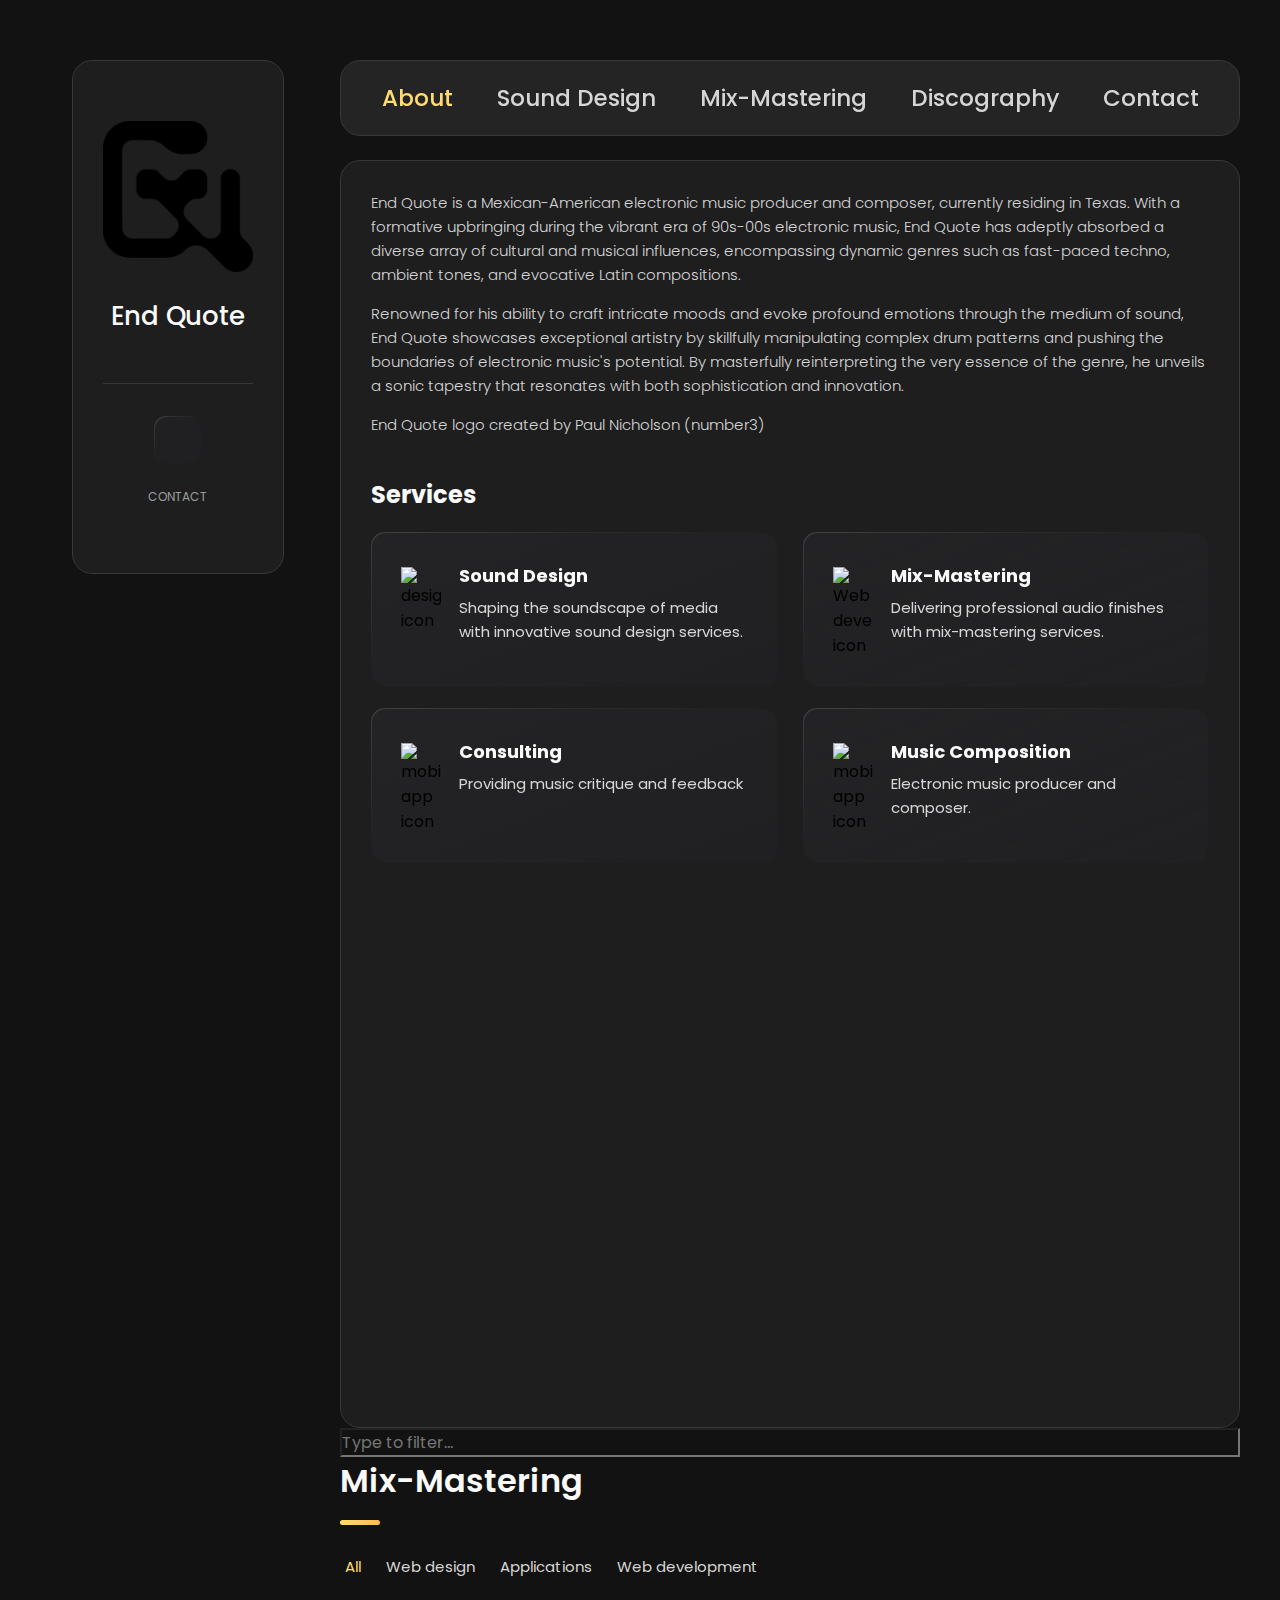
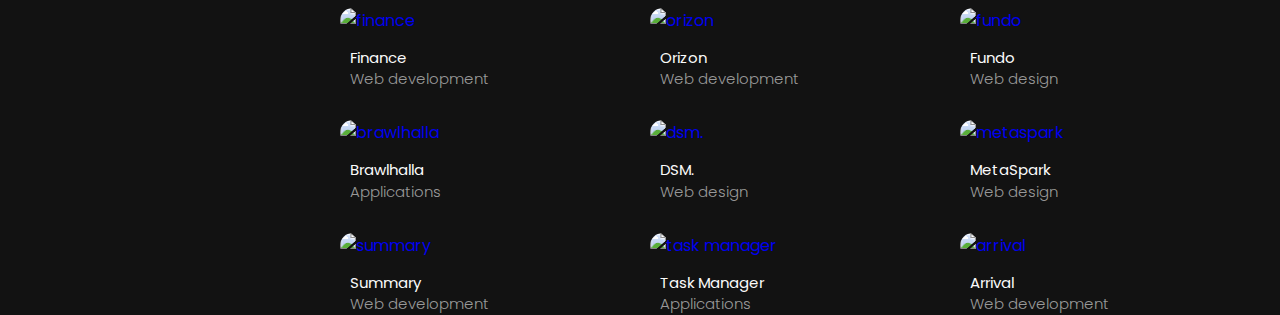
==== commit cc9ae0ae: "Add" ====
--- a/index.html
+++ b/index.html
@@ -255,8 +255,8 @@
           </section>
         </div>
       </article>
-
-      <div id="#sound_design"></div>
+      <div id="content-placeholder" data-page="sound_design"></div>
+      <div id="sound_design"></div>
       
       <article class="mix-mastering" data-page="mix-mastering">
 
